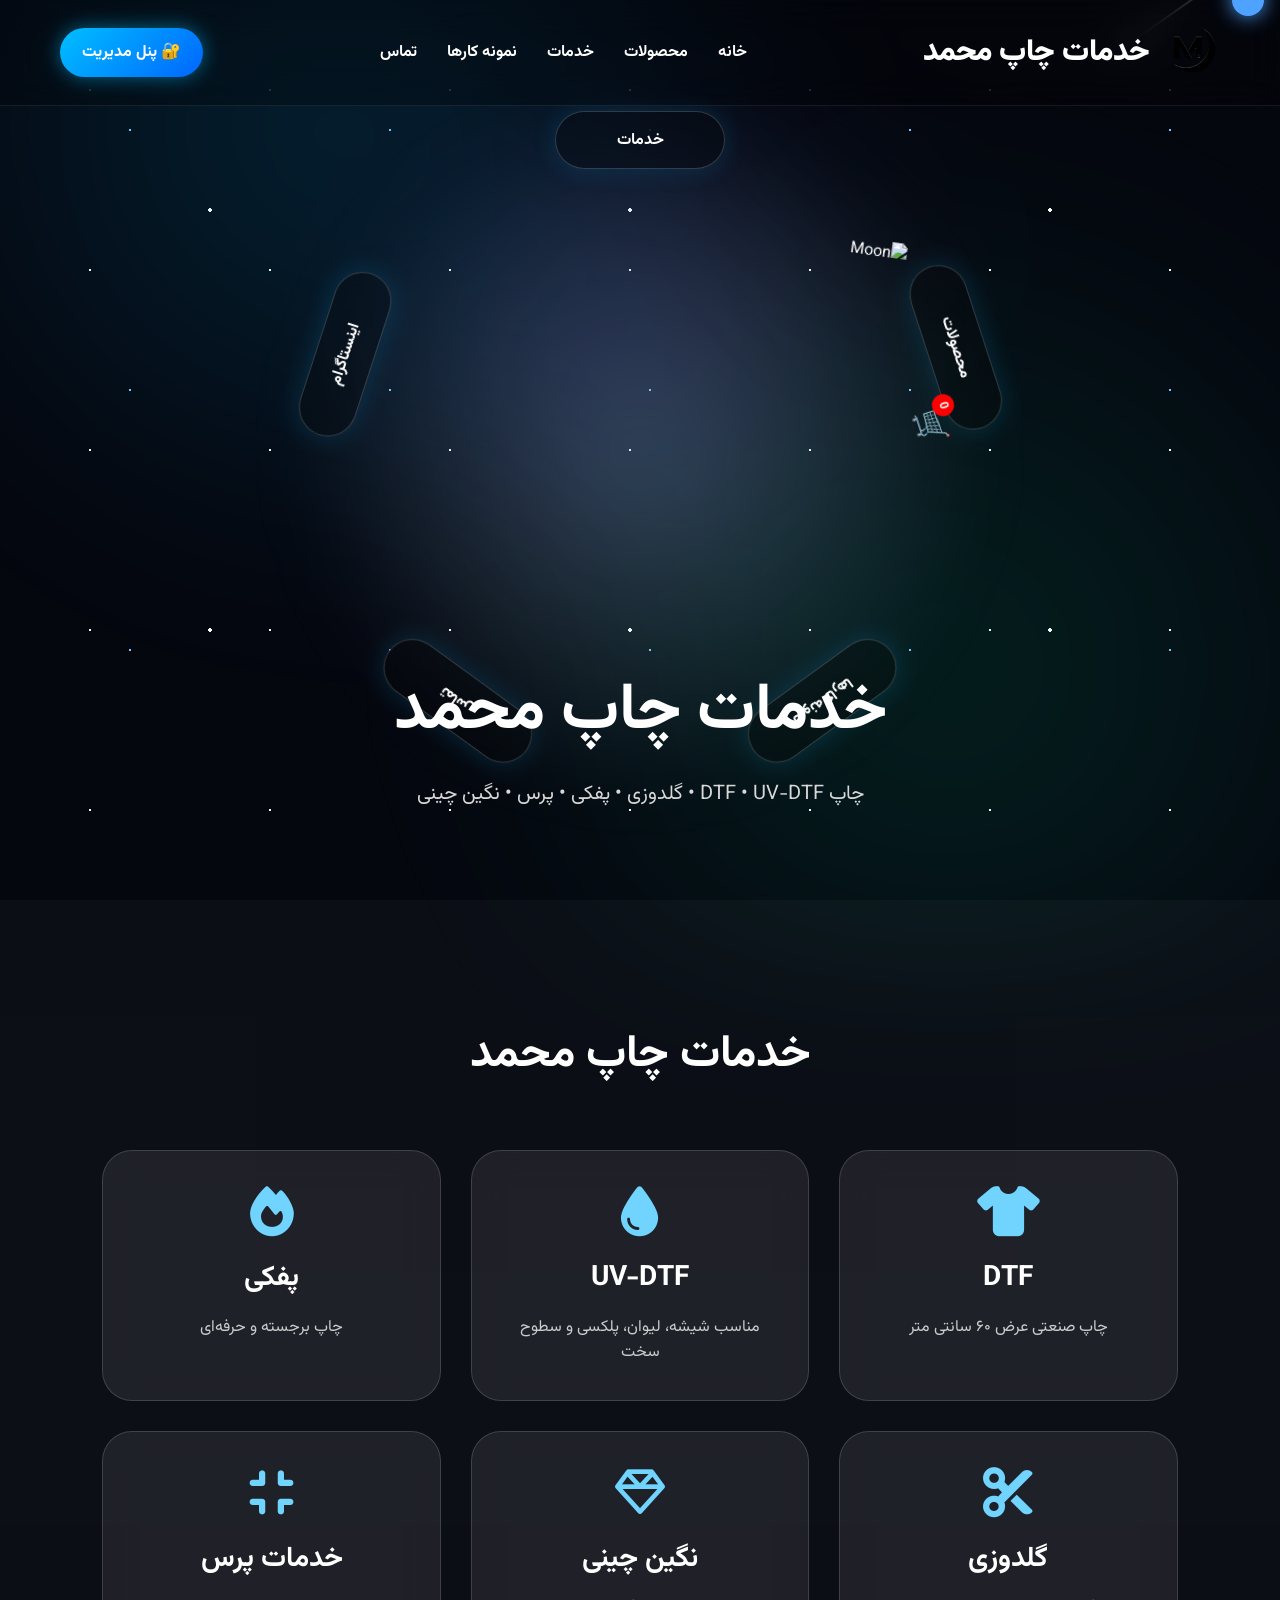
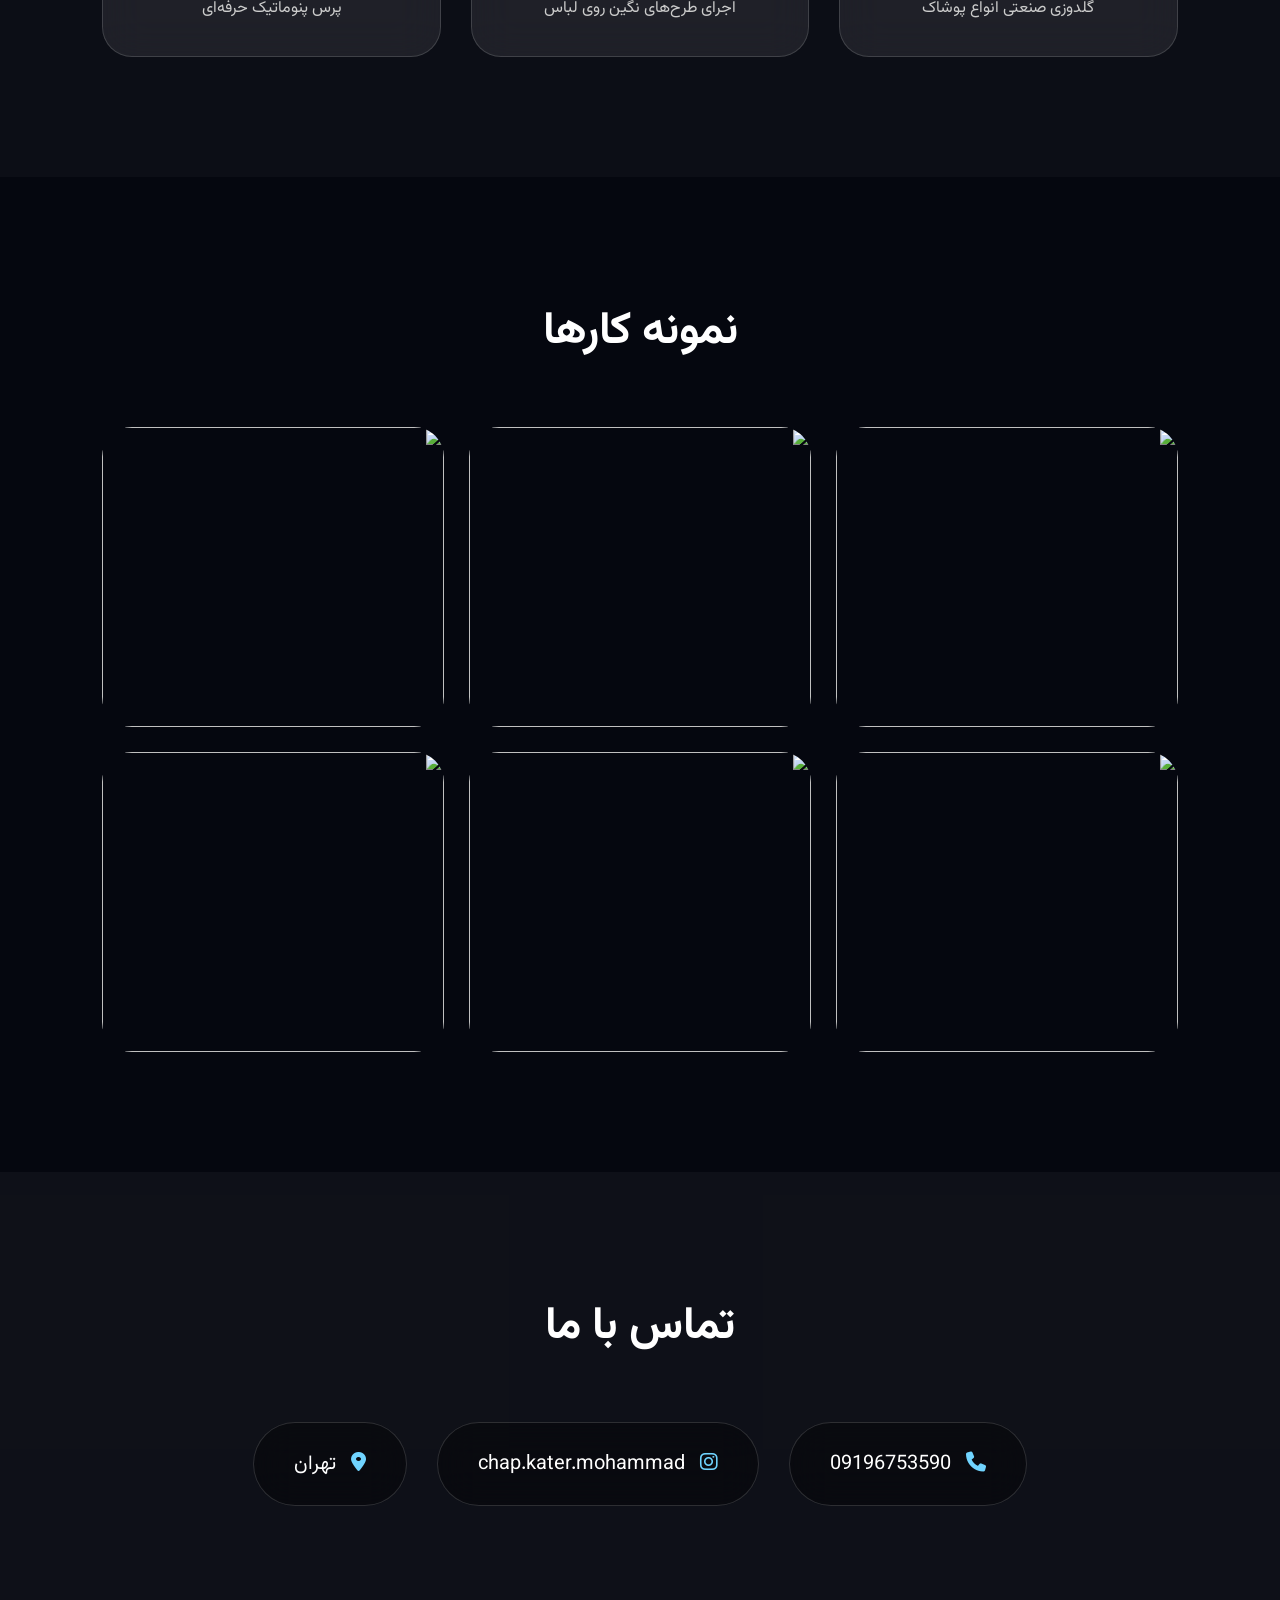
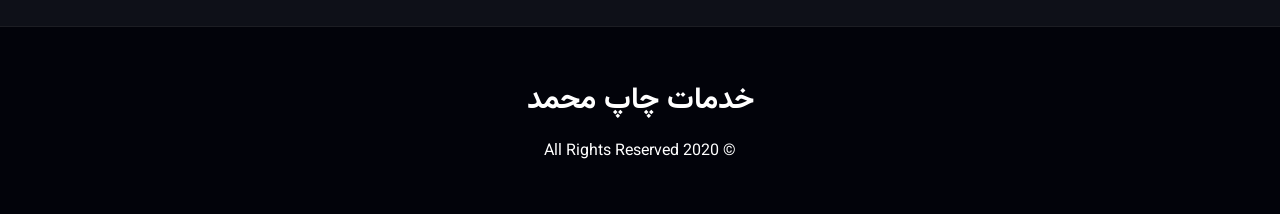
==== index.html @ d0a05ea8 "move project files to root" ====
<!DOCTYPE html>
<html lang="fa" dir="rtl">

<head>

<meta charset="UTF-8">

<meta name="viewport" content="width=device-width, initial-scale=1.0">

<title>خدمات چاپ محمد</title>

<link rel="preconnect" href="https://fonts.googleapis.com">

<link rel="preconnect" href="https://fonts.gstatic.com" crossorigin>

<link href="https://fonts.googleapis.com/css2?family=Vazirmatn:wght@300;400;600;700;900&display=swap" rel="stylesheet">

<link rel="stylesheet" href="css/style.css">

<link rel="stylesheet" href="https://cdnjs.cloudflare.com/ajax/libs/font-awesome/6.7.2/css/all.min.css">

<script type="module"
src="https://unpkg.com/@google/model-viewer/dist/model-viewer.min.js"></script>


</head>

<body>

<div class="loader"></div>

<div id="stars"></div>

<div id="moonGlow"></div>

<div class="shooting"></div>

<div id="shirtCursor"></div>

<header>

<nav>

<div class="logo">

<img src="assets/images/logo.png">

<span>خدمات چاپ محمد</span>

</div>

<ul>

<li><a href="#">خانه</a></li>

<li><a href="products.html">محصولات</a></li>

<li><a href="#services">خدمات</a></li>

<li><a href="#gallery">نمونه کارها</a></li>

<li><a href="#contact">تماس</a></li>

</ul>

<a href="login.html" class="admin-btn">

🔐 پنل مدیریت

</a>

</nav>

</header>

<section class="hero">

<div class="moon">
    <img src="assets/images/moon.png" alt="Moon">
</div>

<div class="orbit orbit1">

<a href="#services" class="glass-btn">

خدمات

</a>

</div>

<div class="orbit orbit2">

<a href="products.html" class="glass-btn">

محصولات

<a href="cart.html" class="cartIcon">

🛒

<span id="cartCount">0</span>

</a>

</a>

</div>

<div class="orbit orbit3">

<a href="#gallery" class="glass-btn">

نمونه کارها

</a>

</div>

<div class="orbit orbit4">

<a href="#contact" class="glass-btn">

تماس

</a>

</div>

<div class="orbit orbit5">

<a href="https://instagram.com/chap.kater.mohammad" target="_blank" class="glass-btn">

اینستاگرام

</a>

</div>

<div class="title">

<h1>

خدمات چاپ محمد

</h1>

<p>

چاپ DTF • UV-DTF • گلدوزی • پفکی • پرس • نگین چینی

</p>

</div>

</section>

<section id="services" class="services">

<h2>خدمات چاپ محمد</h2>

<div class="services-grid">

<div class="service-card">
<i class="fa-solid fa-shirt"></i>
<h3>DTF</h3>
<p>چاپ صنعتی عرض ۶۰ سانتی متر</p>
</div>

<div class="service-card">
<i class="fa-solid fa-droplet"></i>
<h3>UV-DTF</h3>
<p>مناسب شیشه، لیوان، پلکسی و سطوح سخت</p>
</div>

<div class="service-card">
<i class="fa-solid fa-fire"></i>
<h3>پفکی</h3>
<p>چاپ برجسته و حرفه‌ای</p>
</div>

<div class="service-card">
<i class="fa-solid fa-scissors"></i>
<h3>گلدوزی</h3>
<p>گلدوزی صنعتی انواع پوشاک</p>
</div>

<div class="service-card">
<i class="fa-regular fa-gem"></i>
<h3>نگین چینی</h3>
<p>اجرای طرح‌های نگین روی لباس</p>
</div>

<div class="service-card">
<i class="fa-solid fa-compress"></i>
<h3>خدمات پرس</h3>
<p>پرس پنوماتیک حرفه‌ای</p>
</div>

</div>

</section>

<section id="gallery" class="gallery">

<h2>نمونه کارها</h2>

<div class="gallery-grid">

<img src="assets/images/work1.jpg">
<img src="assets/images/work2.jpg">
<img src="assets/images/work3.jpg">
<img src="assets/images/work4.jpg">
<img src="assets/images/work5.jpg">
<img src="assets/images/work6.jpg">

</div>

</section>

<section id="contact" class="contact">

<h2>تماس با ما</h2>

<div class="contact-box">

<a href="tel:09196753590" class="contact-item">

<i class="fa-solid fa-phone"></i>

09196753590

</a>

<a href="https://instagram.com/chap.kater.mohammad"
target="_blank"
class="contact-item">

<i class="fa-brands fa-instagram"></i>

chap.kater.mohammad

</a>

<div class="contact-item">

<i class="fa-solid fa-location-dot"></i>

تهران

</div>

</div>

</section>

<footer>

<h3>خدمات چاپ محمد</h3>

<p>© 2020 All Rights Reserved</p>

</footer>

<div class="lightbox">

<span class="closeLight">&times;</span>

<img src="" id="lightImage">

</div>

<script src="js/main.js"></script>
<script src="js/cursor.js"></script>

</body>
</html>
---- css/style.css ----
/* ===========================
        MOON EDITION
===========================*/

*{
margin:0;
padding:0;
box-sizing:border-box;
scroll-behavior:smooth;
font-family:'Vazirmatn',sans-serif;
}

body{

background:#05070f;
overflow-x:hidden;
color:#fff;

}

/* ---------- ستاره ها ---------- */

#stars{

position:fixed;
inset:0;

background:

radial-gradient(circle,#ffffff 1px,transparent 1px),
radial-gradient(circle,#7dc7ff 1px,transparent 1px),
radial-gradient(circle,#ffffff 2px,transparent 2px);

background-size:180px 180px,260px 260px,420px 420px;

animation:starsMove 60s linear infinite;

z-index:-5;

}

@keyframes starsMove{

from{

transform:translateY(0);

}

to{

transform:translateY(-600px);

}

}

/* ---------- نور ماه ---------- */

#moonGlow{

position:fixed;

width:700px;

height:700px;

left:50%;

top:50%;

transform:translate(-50%,-50%);

border-radius:50%;

background:

radial-gradient(circle,

rgba(170,220,255,.25),

transparent 70%);

filter:blur(40px);

z-index:-4;

}

/* ---------- ناوبار ---------- */

header{

position:fixed;

top:0;

left:0;

width:100%;

padding:25px 60px;

z-index:999;

background:rgba(0,0,0,.25);

backdrop-filter:blur(18px);

border-bottom:1px solid rgba(255,255,255,.08);

}

nav{

display:flex;

justify-content:space-between;

align-items:center;

}

.logo{

display:flex;

align-items:center;

gap:15px;

font-size:30px;

font-weight:900;

}

.logo img{

width:55px;

}

nav ul{

display:flex;

gap:30px;

list-style:none;

}

nav a{

text-decoration:none;

color:white;

font-weight:700;

transition:.35s;

}

nav a:hover{

color:#70d4ff;

}

/* ---------- صفحه اول ---------- */

.hero{

height:100vh;

display:flex;

justify-content:center;

align-items:center;

position:relative;

overflow:hidden;

}

/* ---------- ماه ---------- */

.moon{

position:absolute;

width:420px;

height:420px;

border-radius:50%;

display:flex;

justify-content:center;

align-items:center;

animation:moonFloat 5s ease-in-out infinite;

}

.moon img{

width:100%;

filter:drop-shadow(0 0 90px rgba(120,190,255,.65));

}

@keyframes moonFloat{

50%{

transform:translateY(-18px);

}

}

/* ---------- عنوان ---------- */

.title{

position:absolute;

bottom:90px;

text-align:center;

}

.title h1{

font-size:65px;

margin-bottom:15px;

}

.title p{

font-size:20px;

color:#d8d8d8;

}

/* ---------- دکمه های شیشه ای ---------- */

.glass-btn{

display:flex;

justify-content:center;

align-items:center;

width:170px;

height:58px;

border-radius:40px;

text-decoration:none;

color:white;

font-weight:700;

background:rgba(0,0,0,.28);

backdrop-filter:blur(18px);

border:1px solid rgba(255,255,255,.18);

box-shadow:0 0 25px rgba(0,180,255,.18);

transition:.35s;

}

.glass-btn:hover{

transform:scale(1.08);

box-shadow:0 0 40px #5ec6ff;

}

/* ---------- مدار ---------- */

.orbit{

position:absolute;

left:50%;

top:50%;

transform-origin:center;

animation:rotateOrbit 18s linear infinite;

}

@keyframes rotateOrbit{

100%{

transform:rotate(360deg);

}

}

.orbit1{

transform:translate(-50%,-50%) rotate(0deg) translateY(-310px);

}

.orbit2{

transform:translate(-50%,-50%) rotate(72deg) translateY(-310px);

}

.orbit3{

transform:translate(-50%,-50%) rotate(144deg) translateY(-310px);

}

.orbit4{

transform:translate(-50%,-50%) rotate(216deg) translateY(-310px);

}

.orbit5{

transform:translate(-50%,-50%) rotate(288deg) translateY(-310px);

}

/* ---------- خدمات ---------- */

.services{

padding:120px 8%;

background:rgba(255,255,255,.03);

}

.services h2,
.gallery h2,
.contact h2{

text-align:center;

font-size:45px;

margin-bottom:60px;

}


.services-grid{

display:grid;

grid-template-columns:repeat(auto-fit,minmax(250px,1fr));

gap:30px;

}


.service-card{

background:rgba(255,255,255,.08);

backdrop-filter:blur(20px);

border:1px solid rgba(255,255,255,.15);

border-radius:30px;

padding:35px;

text-align:center;

transition:.4s;

}


.service-card i{

font-size:50px;

color:#70d4ff;

margin-bottom:20px;

}


.service-card h3{

font-size:28px;

margin-bottom:15px;

}


.service-card p{

color:#ccc;

}


.service-card:hover{

transform:translateY(-15px);

box-shadow:0 0 40px rgba(80,190,255,.35);

}


/* ---------- گالری ---------- */


.gallery{

padding:120px 8%;

}


.gallery-grid{

display:grid;

grid-template-columns:repeat(auto-fit,minmax(280px,1fr));

gap:25px;

}


.gallery-grid img{

width:100%;

height:300px;

object-fit:cover;

border-radius:30px;

transition:.5s;

}


.gallery-grid img:hover{

transform:scale(1.07);

box-shadow:0 0 40px #5ec6ff;

}


/* ---------- تماس ---------- */


.contact{

padding:120px 8%;

background:rgba(255,255,255,.04);

}


.contact-box{

display:flex;

justify-content:center;

gap:30px;

flex-wrap:wrap;

}


.contact-item{

padding:25px 40px;

border-radius:50px;

background:rgba(0,0,0,.35);

backdrop-filter:blur(20px);

border:1px solid rgba(255,255,255,.15);

color:white;

text-decoration:none;

font-size:20px;

transition:.4s;

}


.contact-item i{

margin-left:10px;

color:#70d4ff;

}


.contact-item:hover{

transform:translateY(-8px);

box-shadow:0 0 30px #5ec6ff;

}


/* ---------- فوتر ---------- */


footer{

padding:50px;

text-align:center;

background:#02030a;

border-top:1px solid rgba(255,255,255,.1);

}


footer h3{

font-size:30px;

margin-bottom:15px;

}


/* ---------- موس تیشرت ---------- */


body{

cursor:none;

}


#shirtCursor{

position:fixed;

width:60px;

height:60px;

background:url("../assets/images/cursor-shirt.png") center/contain no-repeat;

pointer-events:none;

z-index:999999;

transform:translate(-50%,-50%);

transition:.2s;

}


#shirtCursor.active{

transform:

translate(-50%,-50%)

scale(1.3)

rotate(15deg);

}


/* ---------- موبایل ---------- */


@media(max-width:900px){

nav ul{

display:none;

}


.moon{

width:280px;

height:280px;

}


.title h1{

font-size:40px;

}


.glass-btn{

width:120px;

height:45px;

font-size:14px;

}


.orbit1,
.orbit2,
.orbit3,
.orbit4,
.orbit5{

display:none;

}

}

/* ===========================
   LOADER (اول body قرار بده)
=========================== */

.loader{

position:fixed;
inset:0;

display:flex;
justify-content:center;
align-items:center;

background:#04060d;

z-index:999999;

transition:.8s;

}

.loader::before{

content:"";

width:230px;
height:230px;

border-radius:50%;

background:url("../assets/images/moon.png") center/cover;

box-shadow:

0 0 120px rgba(120,190,255,.65);

animation:moonLoader 2.5s infinite ease-in-out;

}

@keyframes moonLoader{

0%{

transform:scale(.6) rotate(0);

opacity:0;

}

50%{

transform:scale(1);

opacity:1;

}

100%{

transform:scale(.6) rotate(360deg);

opacity:0;

}

}


/* ===========================
      STAR ELEMENTS
=========================== */

.star{

position:absolute;

border-radius:50%;

background:white;

animation:twinkle infinite ease-in-out;

}


@keyframes twinkle{

0%{

opacity:.2;

transform:scale(.5);

}

50%{

opacity:1;

transform:scale(1.5);

}

100%{

opacity:.2;

transform:scale(.5);

}

}


/* ===========================
      SHOOTING STAR
=========================== */

.shooting{

position:absolute;

width:180px;

height:2px;

background:linear-gradient(to right,#fff,transparent);

transform:rotate(-35deg);

animation:shoot 6s linear infinite;

opacity:.7;

}

@keyframes shoot{

0%{

left:-250px;

top:120px;

}

100%{

left:120%;

top:65%;

}

}


/* ===========================
      AURORA
=========================== */

body::before{

content:"";

position:fixed;

left:-10%;

top:-10%;

width:120%;

height:120%;

background:

radial-gradient(circle at 30% 20%,rgba(0,180,255,.15),transparent 35%),

radial-gradient(circle at 70% 70%,rgba(0,255,180,.10),transparent 40%),

radial-gradient(circle at 50% 40%,rgba(140,80,255,.12),transparent 30%);

filter:blur(80px);

animation:aurora 12s ease-in-out infinite alternate;

z-index:-3;

}


@keyframes aurora{

0%{

transform:translateX(-50px);

}

100%{

transform:translateX(60px);

}

}


/* ===========================
      MOON PULSE
=========================== */

.moon img{

animation:

moonFloat 5s ease-in-out infinite,

moonPulse 4s ease-in-out infinite;

}

@keyframes moonPulse{

50%{

filter:

drop-shadow(0 0 120px rgba(120,190,255,.95));

}

}


/* ===========================
      SCROLL BAR
=========================== */

::-webkit-scrollbar{

width:10px;

}

::-webkit-scrollbar-track{

background:#05070f;

}

::-webkit-scrollbar-thumb{

background:#6fcfff;

border-radius:50px;

}

::-webkit-scrollbar-thumb:hover{

background:white;

}


/* ===========================
      GLASS EFFECT
=========================== */

.glass-btn,
.service-card,
.contact-item{

overflow:hidden;

position:relative;

}

.glass-btn::before,
.service-card::before,
.contact-item::before{

content:"";

position:absolute;

left:-120%;

top:0;

width:70px;

height:100%;

background:

linear-gradient(

90deg,

transparent,

rgba(255,255,255,.45),

transparent

);

transform:skewX(-25deg);

transition:.8s;

}

.glass-btn:hover::before,
.service-card:hover::before,
.contact-item:hover::before{

left:150%;

}

/* ===========================
      LIGHTBOX GALLERY
=========================== */

.lightbox{

position:fixed;
inset:0;

background:rgba(0,0,0,.92);

display:flex;
justify-content:center;
align-items:center;

opacity:0;
visibility:hidden;

transition:.4s;

z-index:999999;

}

.lightbox.active{

opacity:1;
visibility:visible;

}

.lightbox img{

max-width:90%;
max-height:90%;
border-radius:25px;

box-shadow:

0 0 80px rgba(120,190,255,.45);

animation:zoomImage .4s;

}

@keyframes zoomImage{

from{

transform:scale(.6);

opacity:0;

}

to{

transform:scale(1);

opacity:1;

}

}

.closeLight{

position:absolute;

top:35px;

right:45px;

font-size:45px;

cursor:pointer;

color:white;

transition:.3s;

}

.closeLight:hover{

transform:rotate(180deg);

color:#73d6ff;

}

/* ===========================
      FLOATING PARTICLES
=========================== */

.particle{

position:absolute;

border-radius:50%;

background:rgba(255,255,255,.45);

pointer-events:none;

animation:particleFloat linear infinite;

}

@keyframes particleFloat{

0%{

transform:translateY(0);

opacity:0;

}

30%{

opacity:1;

}

100%{

transform:translateY(-120vh);

opacity:0;

}

}
/* ===========================
      BUTTON GLOW
=========================== */

.glass-btn{

position:relative;

overflow:hidden;

}

.glass-btn::after{

content:"";

position:absolute;

width:15px;
height:220%;

background:rgba(255,255,255,.55);

left:-50px;
top:-60%;

transform:rotate(25deg);

transition:.8s;

}

.glass-btn:hover::after{

left:220px;

}

/* ===========================
      PRODUCT CARD
=========================== */

.product-card{

background:rgba(255,255,255,.08);

backdrop-filter:blur(18px);

border-radius:30px;

padding:30px;

border:1px solid rgba(255,255,255,.15);

transition:.4s;

}

.product-card:hover{

transform:translateY(-12px);

box-shadow:

0 0 40px rgba(100,190,255,.4);

}

.product-image{

width:100%;

height:350px;

object-fit:contain;

transition:.4s;

}

.product-card:hover .product-image{

transform:scale(1.08);

}

body{
    cursor:none;
}

#shirtCursor{
    position:fixed;
    width:60px;
    height:60px;
    background:url("../assets/images/cursor-shirt.png") center center / contain no-repeat;
    pointer-events:none;
    z-index:999999999;
    transform:translate(-50%,-50%);
}

model-viewer{

transition:.4s;

cursor:grab;

}

model-viewer:hover{

transform:scale(1.05);

filter:drop-shadow(0 0 40px #6fcfff);

}

.moon{

position:absolute;

width:420px;

height:420px;

left:50%;

top:50%;

transform:translate(-50%,-50%);

z-index:1;

}

.moon img{

width:100%;

height:100%;

object-fit:contain;

filter:drop-shadow(0 0 80px rgba(120,190,255,.7));

}

.product-page{

display:grid;

grid-template-columns:1fr 1fr;

gap:60px;

padding:120px 8%;

}

.product-left,
.product-right{

background:rgba(255,255,255,.08);

backdrop-filter:blur(18px);

border-radius:30px;

padding:35px;

}

.price{

font-size:40px;

color:#5dd4ff;

margin:30px 0;

}

.colors{

display:flex;

gap:15px;

margin:20px 0;

}

.color{

width:40px;

height:40px;

border-radius:50%;

cursor:pointer;

border:3px solid white;

}

.white{background:#fff;}

.black{background:#111;}

.navy{background:#0d2f8b;}

.active{

transform:scale(1.2);

box-shadow:0 0 20px #5dd4ff;

}

select,input{

width:100%;

padding:15px;

margin:15px 0;

border-radius:15px;

font-size:18px;

}

.product-page{

padding:140px 8%;

display:grid;

grid-template-columns:1fr 1fr;

gap:60px;

align-items:center;

}

.product-left{

background:rgba(255,255,255,.08);

backdrop-filter:blur(20px);

border-radius:30px;

padding:30px;

box-shadow:0 20px 50px rgba(0,0,0,.2);

}

.product-right{

background:rgba(255,255,255,.08);

backdrop-filter:blur(20px);

border-radius:30px;

padding:40px;

color:#fff;

}

.product-right h1{

font-size:45px;

margin-bottom:20px;

}

.price{

font-size:42px;

color:#65d9ff;

font-weight:900;

margin:25px 0;

}

.colors{

display:flex;

gap:18px;

margin:20px 0;

}

.color{

width:45px;

height:45px;

border-radius:50%;

cursor:pointer;

border:3px solid white;

transition:.3s;

}

.color:hover{

transform:scale(1.15);

}

.color.active{

box-shadow:0 0 25px #66dfff;

}

.white{

background:white;

}

.black{

background:#111;

}

.navy{

background:#163ea5;

}

select,input{

width:100%;

padding:15px;

margin:18px 0;

font-size:18px;

border-radius:15px;

border:none;

}

.buy{

display:inline-block;

margin-top:30px;

}

.preview-box{

position:relative;

width:420px;

margin:40px auto;

}

#shirtPreview{

width:100%;

display:block;

}

#logoPreview{

position:absolute;

top:120px;

left:50%;

transform:translateX(-50%);

width:140px;

cursor:move;

display:none;

}

#viewer{

width:100%;

height:650px;

border-radius:30px;

background:#111827;

overflow:hidden;

}

.customize-box{
width:100%;
margin-top:40px;
text-align:center;
}

#viewer{
width:700px;
height:650px;
margin:auto;
position:relative;
border-radius:25px;
overflow:hidden;
background:#101522;
}

#logoPreview{

position:absolute;

width:170px;

left:50%;

top:42%;

transform:translate(-50%,-50%);

display:none;

cursor:move;

z-index:999;

pointer-events:none;

}

#uploadLogo{

margin:20px 0;

padding:12px;

background:#1d4eff;

color:#fff;

border:none;

border-radius:12px;

}
.product-left{
position:relative;
}

#viewer{
position:relative;
}

#logoPreview{
position:absolute;
left:50%;
top:42%;
transform:translate(-50%,-50%);
width:150px;
display:none;
z-index:1000;
pointer-events:none;
}

#logoPreview{

position:absolute;

width:180px;

left:50%;

top:42%;

transform:translate(-50%,-50%);

z-index:100;

display:none;

cursor:grab;

}
.order-box{

margin-top:25px;

padding:20px;

border-radius:20px;

background:rgba(255,255,255,.08);

backdrop-filter:blur(20px);

}

.order-box p{

margin:12px 0;

font-size:18px;

}

#finalPrice{

color:#4fd3ff;

font-size:34px;

margin-top:15px;

}

.products-home{

display:grid;

grid-template-columns:repeat(2,1fr);

gap:40px;

margin-top:60px;

}

.category-card{

background:rgba(255,255,255,.08);

backdrop-filter:blur(18px);

border-radius:30px;

padding:30px;

text-align:center;

transition:.4s;

}

.category-card:hover{

transform:translateY(-10px);

}

.category-card img{

width:100%;

height:320px;

object-fit:cover;

border-radius:20px;

margin-bottom:20px;

}

.page-title{

text-align:center;

font-size:50px;

margin:50px 0;

}.products-home{

display:grid;

grid-template-columns:repeat(2,1fr);

gap:40px;

margin-top:60px;

}

.category-card{

background:rgba(255,255,255,.08);

backdrop-filter:blur(18px);

border-radius:30px;

padding:30px;

text-align:center;

transition:.4s;

}

.category-card:hover{

transform:translateY(-10px);

}

.category-card img{

width:100%;

height:320px;

object-fit:cover;

border-radius:20px;

margin-bottom:20px;

}

.page-title{

text-align:center;

font-size:50px;

margin:50px 0;

}

.page-title{
text-align:center;
font-size:55px;
margin:50px 0;
}

.products-home{
display:grid;
grid-template-columns:repeat(auto-fit,minmax(350px,1fr));
gap:40px;
padding:40px;
}

.category-card{
background:rgba(255,255,255,.08);
backdrop-filter:blur(20px);
border-radius:25px;
padding:25px;
text-align:center;
transition:.4s;
}

.category-card:hover{
transform:translateY(-12px);
box-shadow:0 0 40px rgba(0,200,255,.3);
}

.category-card img{
width:100%;
height:300px;
object-fit:cover;
border-radius:20px;
margin-bottom:20px;
}

.category-card h2{
font-size:32px;
margin:15px 0;
}

.category-card p{
opacity:.8;
margin-bottom:25px;
}
.custom-page{

display:grid;

grid-template-columns:1.2fr .8fr;

gap:50px;

padding:70px;

align-items:center;

}

#viewer{

height:700px;

border-radius:30px;

background:#101522;

}

.product-right{

background:rgba(255,255,255,.08);

backdrop-filter:blur(20px);

padding:35px;

border-radius:25px;

}

.shop-page{

padding:60px;

}

.shop-page h1{

text-align:center;

font-size:55px;

margin-bottom:50px;

}

.shop-grid{

display:grid;

grid-template-columns:repeat(auto-fit,minmax(300px,1fr));

gap:35px;

}

.shop-card{

background:rgba(255,255,255,.08);

backdrop-filter:blur(20px);

border-radius:25px;

padding:25px;

text-align:center;

transition:.4s;

}

.shop-card:hover{

transform:translateY(-10px);

box-shadow:0 0 35px rgba(0,180,255,.35);

}

.shop-card img{

width:100%;

height:320px;

object-fit:cover;

border-radius:18px;

}

.shop-price{

font-size:30px;

color:#59d7ff;

margin:20px 0;

font-weight:bold;

}

.single-product{

display:grid;

grid-template-columns:1fr 1fr;

gap:60px;

padding:70px;

align-items:start;

}

.gallery-side{

background:rgba(255,255,255,.06);

padding:30px;

border-radius:30px;

}

.gallery-side #mainImage{

width:100%;

border-radius:20px;

}

.thumbs{

display:flex;

gap:15px;

margin-top:20px;

justify-content:center;

}

.thumbs img{

width:90px;

height:90px;

border-radius:15px;

cursor:pointer;

transition:.3s;

}

.thumbs img:hover{

transform:scale(1.08);

}

.info-side{

background:rgba(255,255,255,.08);

padding:35px;

border-radius:30px;

backdrop-filter:blur(20px);

}

.info-side h1{

font-size:42px;

margin-bottom:20px;

}

.info-side h2{

font-size:38px;

color:#53d8ff;

margin-bottom:30px;

}

.search-box{

width:100%;

padding:18px;

font-size:20px;

border:none;

border-radius:20px;

margin:30px 0;

background:rgba(255,255,255,.08);

color:white;

}

.filters{

display:flex;

justify-content:center;

gap:15px;

margin-bottom:40px;

flex-wrap:wrap;

}

.filter{

padding:12px 25px;

border:none;

border-radius:30px;

background:#1c2333;

color:white;

cursor:pointer;

transition:.3s;

}

.filter.active{

background:#00c8ff;

color:black;

}

textarea{

width:100%;

height:120px;

padding:15px;

border:none;

border-radius:20px;

background:rgba(255,255,255,.08);

color:white;

resize:none;

margin-top:15px;

}

select{

width:100%;

padding:15px;

border:none;

border-radius:15px;

margin:15px 0;

background:#20283b;

color:white;

}

.admin{

padding:60px;

}

.dashboard{

display:grid;

grid-template-columns:repeat(3,1fr);

gap:30px;

margin-bottom:50px;

}

.box{

background:rgba(255,255,255,.08);

padding:30px;

border-radius:20px;

text-align:center;

backdrop-filter:blur(20px);

}

table{

width:100%;

border-collapse:collapse;

background:rgba(255,255,255,.08);

}

th,td{

padding:18px;

text-align:center;

border-bottom:1px solid rgba(255,255,255,.1);

}

.login-box{

width:420px;

margin:120px auto;

padding:40px;

border-radius:25px;

background:rgba(255,255,255,.08);

backdrop-filter:blur(20px);

text-align:center;

}

.login-box input{

width:100%;

padding:18px;

margin:25px 0;

border:none;

border-radius:15px;

background:#20283b;

color:white;

font-size:18px;

}

.account{

padding:70px;

}

.profile-card{

width:320px;

margin:auto;

text-align:center;

padding:30px;

border-radius:25px;

background:rgba(255,255,255,.08);

backdrop-filter:blur(20px);

margin-bottom:60px;

}

.profile-card img{

width:130px;

height:130px;

border-radius:50%;

margin-bottom:20px;

}

.admin-btn{

padding:12px 22px;

border-radius:40px;

text-decoration:none;

color:white;

background:linear-gradient(135deg,#00bfff,#0066ff);

font-weight:bold;

transition:.35s;

box-shadow:0 0 20px rgba(0,191,255,.5);

}

.admin-btn:hover{

transform:translateY(-3px) scale(1.05);

box-shadow:0 0 35px rgba(0,191,255,.9);

}

.shop-top{

display:flex;

gap:20px;

justify-content:space-between;

align-items:center;

margin-bottom:40px;

flex-wrap:wrap;

}

.shop-top input{

width:350px;

padding:15px;

border:none;

border-radius:15px;

background:#20283b;

color:white;

}

.shop-top select{

padding:15px;

border:none;

border-radius:15px;

background:#20283b;

color:white;

}

.shop-card{

position:relative;

}

.fav{

position:absolute;

top:18px;

left:18px;

width:42px;

height:42px;

border-radius:50%;

background:rgba(255,255,255,.15);

display:flex;

justify-content:center;

align-items:center;

cursor:pointer;

font-size:22px;

transition:.3s;

backdrop-filter:blur(10px);

}

.fav:hover{

transform:scale(1.15);

}

.fav.active{

background:#ff2d55;

color:white;

}

.cartIcon{

position:relative;

font-size:28px;

text-decoration:none;

color:white;

}

#cartCount{

position:absolute;

top:-10px;

left:-10px;

width:22px;

height:22px;

background:red;

border-radius:50%;

display:flex;

justify-content:center;

align-items:center;

font-size:12px;

font-weight:bold;

}

.add-product{

display:grid;

grid-template-columns:repeat(4,1fr);

gap:20px;

margin:40px 0;

}

.add-product input{

padding:16px;

border:none;

border-radius:15px;

background:#20283b;

color:white;

font-size:17px;

}

.popup{

position:fixed;

inset:0;

background:rgba(0,0,0,.75);

display:none;

justify-content:center;

align-items:center;

z-index:9999;

}

.popup.active{

display:flex;

}

.popup-box{

background:#171d2d;

padding:40px;

border-radius:25px;

text-align:center;

width:350px;

}

.popup-box button{

width:100%;

margin-top:20px;

}

.cart-page{

padding:80px;

}

#cartItems{

display:grid;

grid-template-columns:repeat(auto-fill,minmax(280px,1fr));

gap:30px;

margin:40px 0;

}

.designs{

display:grid;

grid-template-columns:repeat(3,1fr);

gap:15px;

margin:20px 0;

}

.design{

width:100%;

cursor:pointer;

border-radius:15px;

transition:.3s;

}

.design:hover{

transform:scale(1.05);

}

.design.active{

outline:3px solid #4da3ff;

}

textarea{

width:100%;

padding:15px;

border-radius:15px;

background:#1f2738;

color:white;

border:none;

resize:none;

}

.priceBox{

margin:30px 0;

text-align:center;

}

.buttons{

display:flex;

gap:20px;

margin-top:25px;

}

.buttons button{

flex:1;

}

.product-details{

margin-top:80px;

}

.specs{

width:100%;

border-collapse:collapse;

}

.specs td{

padding:18px;

border-bottom:1px solid rgba(255,255,255,.1);

}

.size-guide{

margin:80px 0;

text-align:center;

}

.size-guide img{

max-width:500px;

width:100%;

}

.features{

display:grid;

grid-template-columns:repeat(4,1fr);

gap:25px;

margin:80px 0;

}

.feature{

background:#1b2334;

padding:30px;

border-radius:20px;

text-align:center;

}

.related{

margin:80px 0;

}

.related-grid{

display:grid;

grid-template-columns:repeat(auto-fit,minmax(250px,1fr));

gap:30px;

}

.reviews{

margin:80px 0;

}

.review{

background:#1b2334;

padding:25px;

border-radius:20px;

margin-top:20px;

}

.size-guide{

margin:80px 0;

}

.size-table{

width:100%;

border-collapse:collapse;

margin-top:25px;

background:#1d2536;

border-radius:15px;

overflow:hidden;

}

.size-table th{

background:#2a3550;

padding:18px;

font-size:18px;

}

.size-table td{

padding:18px;

text-align:center;

border-bottom:1px solid rgba(255,255,255,.08);

}

.size-table tr:hover{

background:#27334d;

}

.size-note{

margin-top:20px;

opacity:.8;

font-size:15px;

}

.size-table tr.selected{

background:#4da3ff;

color:white;

font-weight:bold;

transform:scale(1.01);

transition:.3s;

}

.size-table tr{

transition:.3s;

cursor:pointer;

}

/* ===== Tshirt Page Fix ===== */

.product-page{
max-width:1400px;
margin:120px auto 80px;
padding:30px;
display:grid;
grid-template-columns:1.2fr 1fr;
gap:50px;
align-items:start;
}

.product-left{
width:100%;
}

#viewer{
width:100%;
height:650px;
border-radius:25px;
background:#121826;
overflow:hidden;
}

.product-right{
width:100%;
background:rgba(255,255,255,.05);
backdrop-filter:blur(15px);
padding:30px;
border-radius:25px;
}

.product-right h1{
font-size:38px;
margin-bottom:15px;
}

.price{
font-size:30px;
margin-bottom:25px;
color:#4da3ff;
font-weight:bold;
}

.colors{
display:flex;
gap:15px;
margin:20px 0;
}

.colors span{
width:35px;
height:35px;
border-radius:50%;
cursor:pointer;
border:3px solid transparent;
}

.colors span.active{
border:3px solid #4da3ff;
transform:scale(1.15);
}

select,
input,
textarea{
width:100%;
margin:12px 0 20px;
padding:14px;
border-radius:12px;
}

.preview-box{
display:flex;
justify-content:center;
align-items:center;
margin:25px 0;
}

.preview-box img{
max-width:220px;
}

.buttons{
display:flex;
gap:15px;
margin-top:25px;
}

.buttons .glass-btn{
flex:1;
}

@media(max-width:992px){

.product-page{

grid-template-columns:1fr;

padding:20px;

}

#viewer{

height:450px;

}

}

#shirtCursor{

position:fixed;

width:32px;

height:32px;

border-radius:50%;

background:#4da3ff;

pointer-events:none;

z-index:999999;

transform:translate(-50%,-50%);

transition:.15s;

box-shadow:0 0 20px #4da3ff;

}

#shirtCursor.hover{

width:55px;

height:55px;

background:#00e5ff;

box-shadow:0 0 35px #00e5ff;

}

.product-right{
height:auto !important;
overflow:visible !important;
}

.order-box{
height:auto !important;
overflow:visible !important;
}

.product-page{
align-items:start;
}

.glass-btn.buy{
display:block;
width:100%;
margin-top:25px;
text-align:center;
padding:15px;
font-size:18px;
}

.customize-box{
margin-bottom:30px;
}

.buttons{

display:grid;

grid-template-columns:1fr 1fr;

gap:15px;

margin-top:25px;

}

.buttons a,
.buttons button{

text-align:center;

text-decoration:none;

}
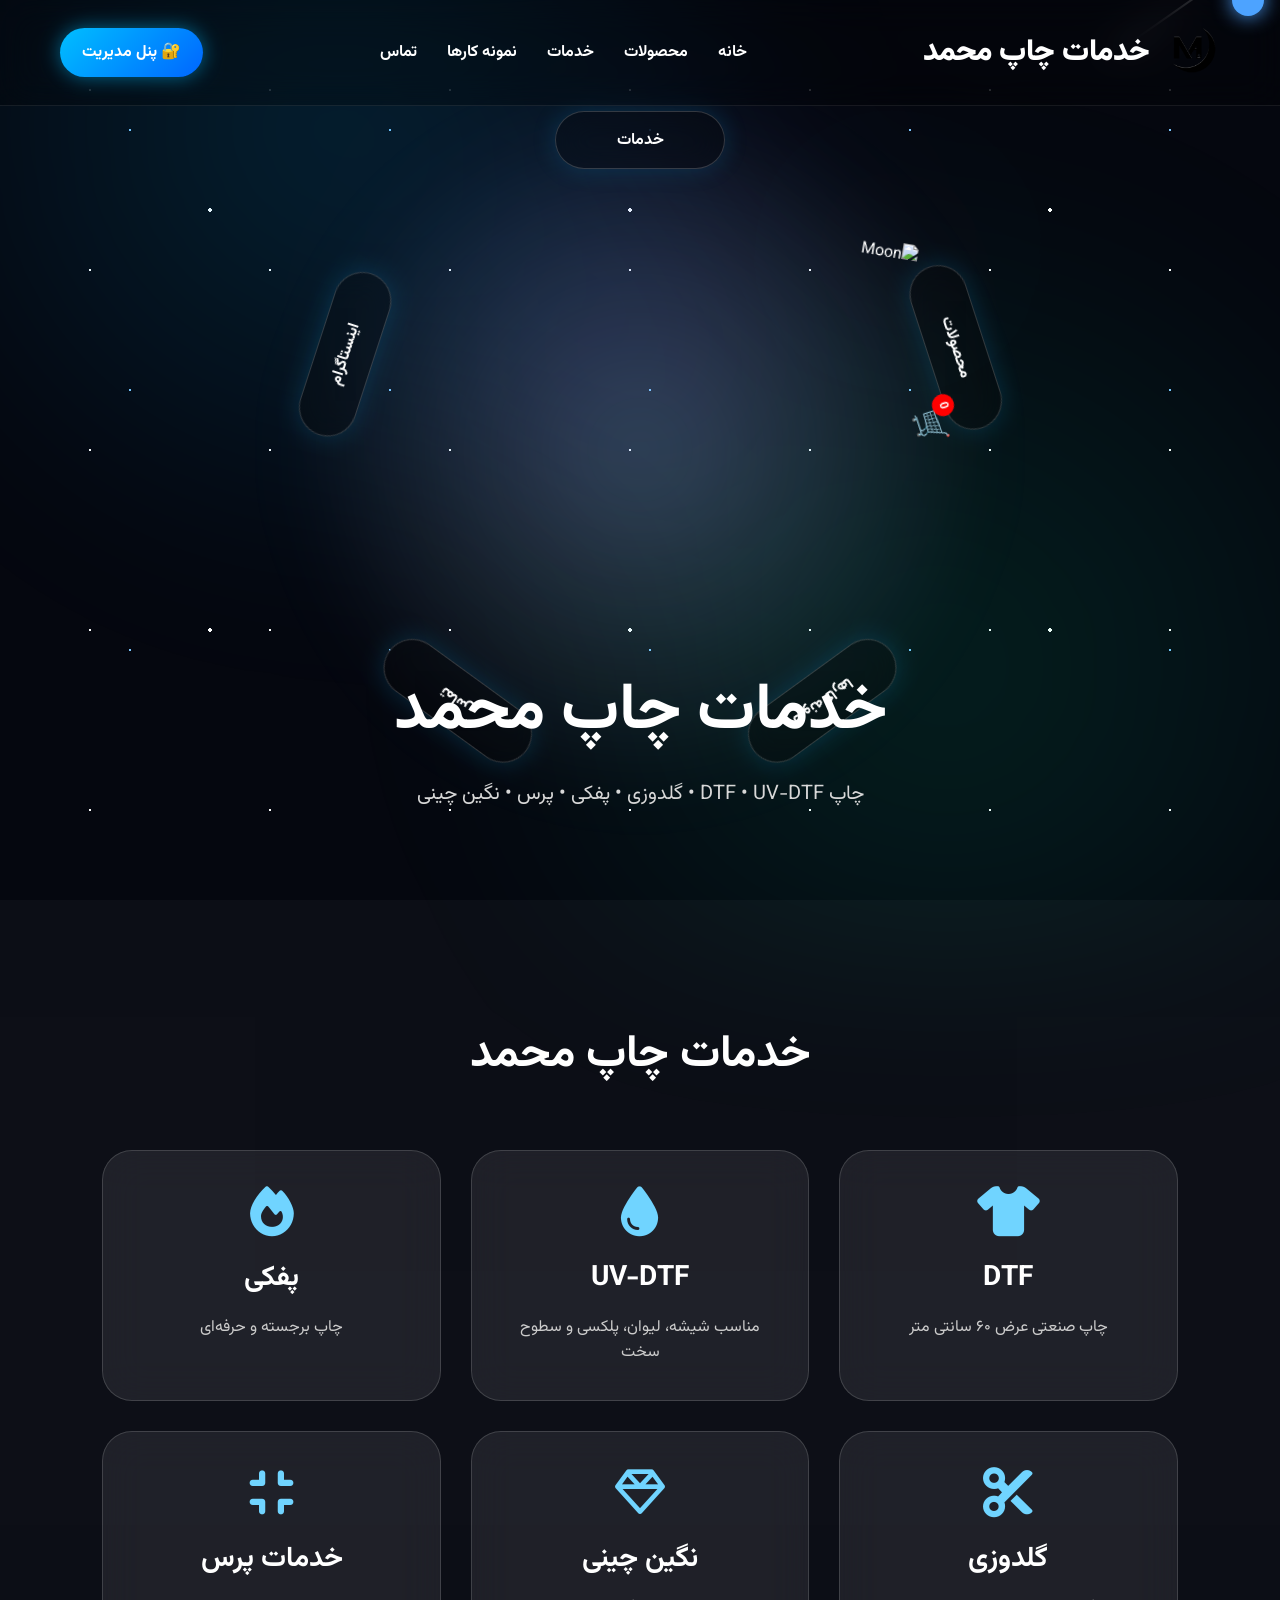
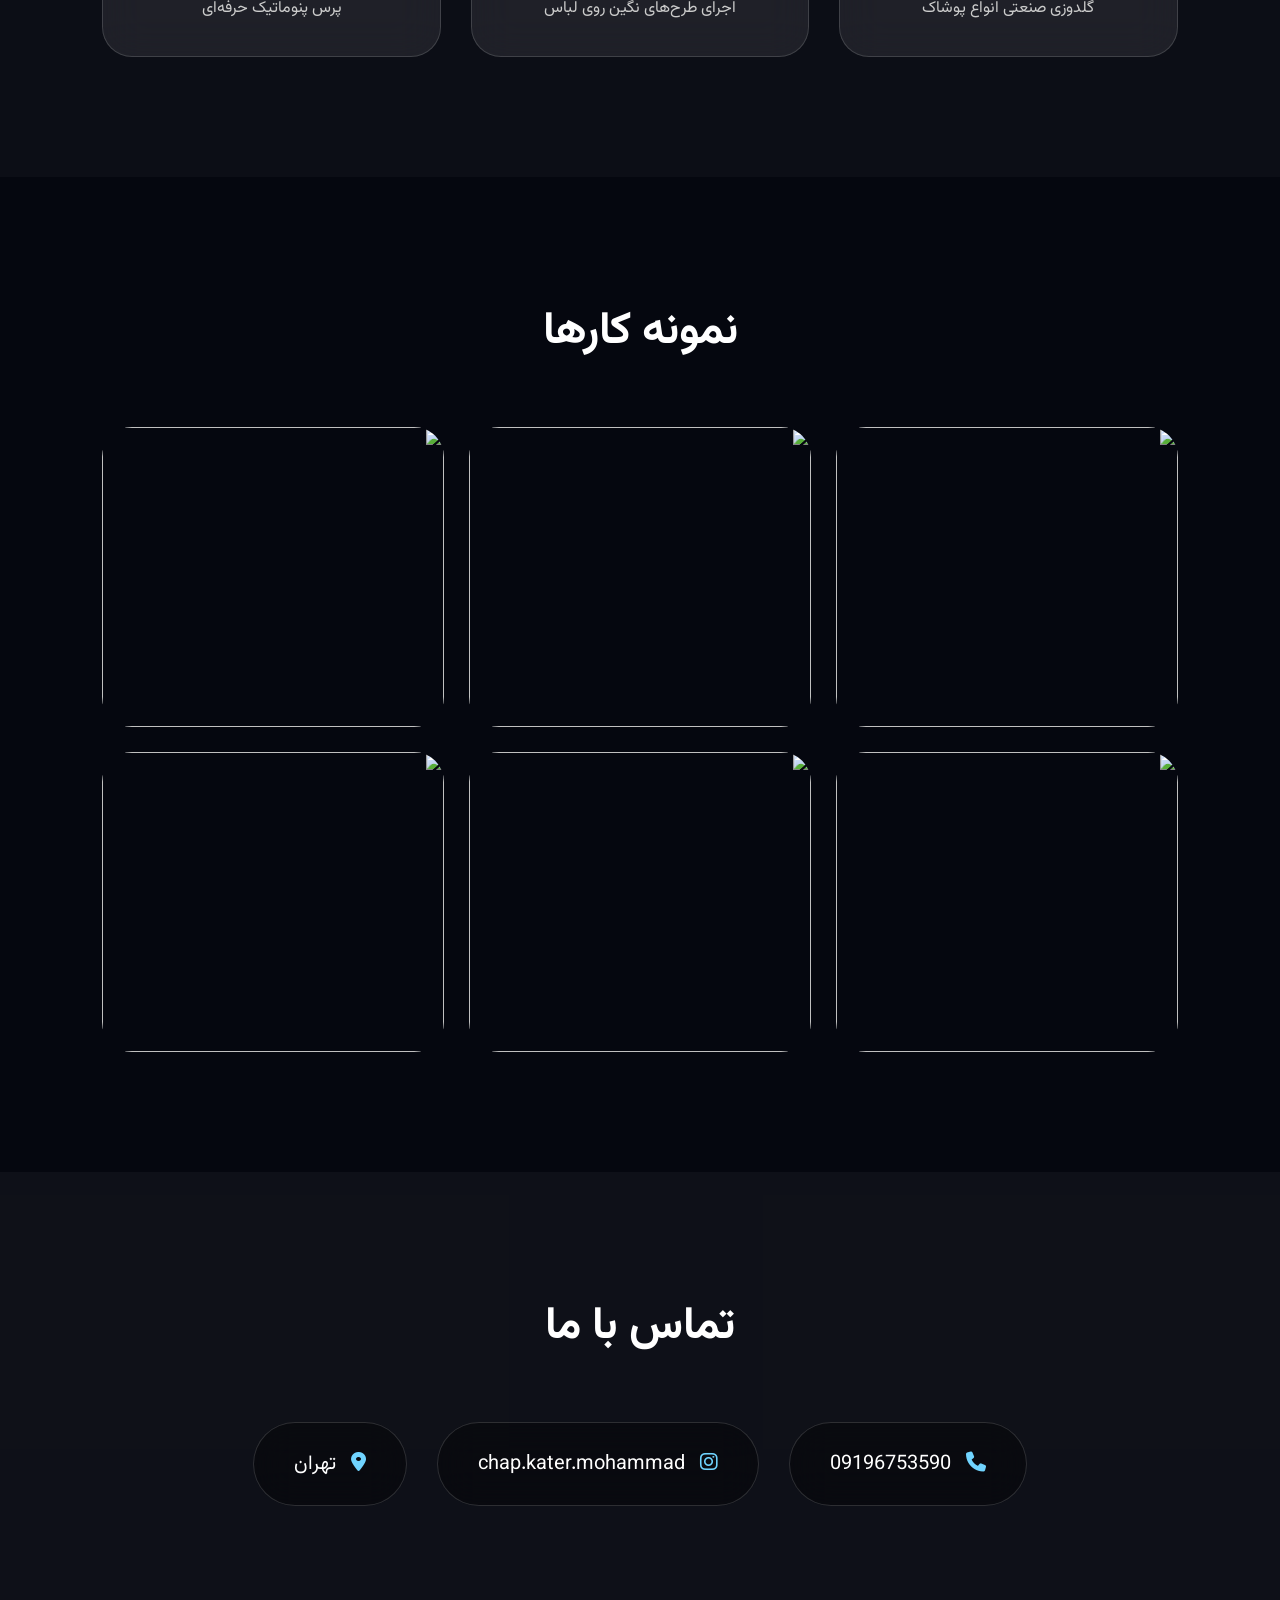
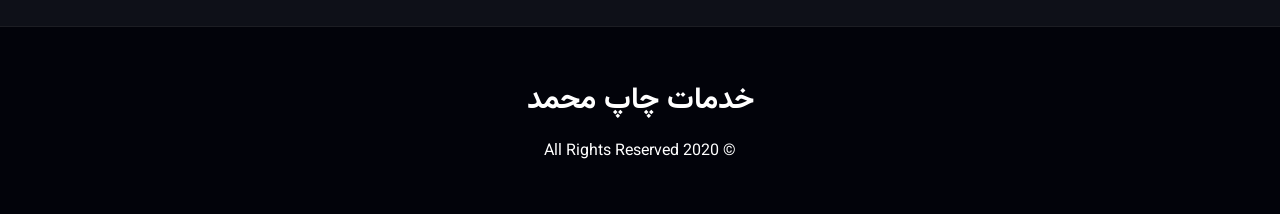
==== commit 81267f95: "Update index.html" ====
--- a/index.html
+++ b/index.html
@@ -90,21 +90,12 @@
 </div>
 
 <div class="orbit orbit2">
-
-<a href="products.html" class="glass-btn">
-
-محصولات
-
-<a href="cart.html" class="cartIcon">
-
-🛒
-
-<span id="cartCount">0</span>
-
-</a>
-
-</a>
-
+    <a href="products.html" class="glass-btn">محصولات</a>
+
+    <a href="cart.html" class="cartIcon">
+        🛒
+        <span id="cartCount">0</span>
+    </a>
 </div>
 
 <div class="orbit orbit3">
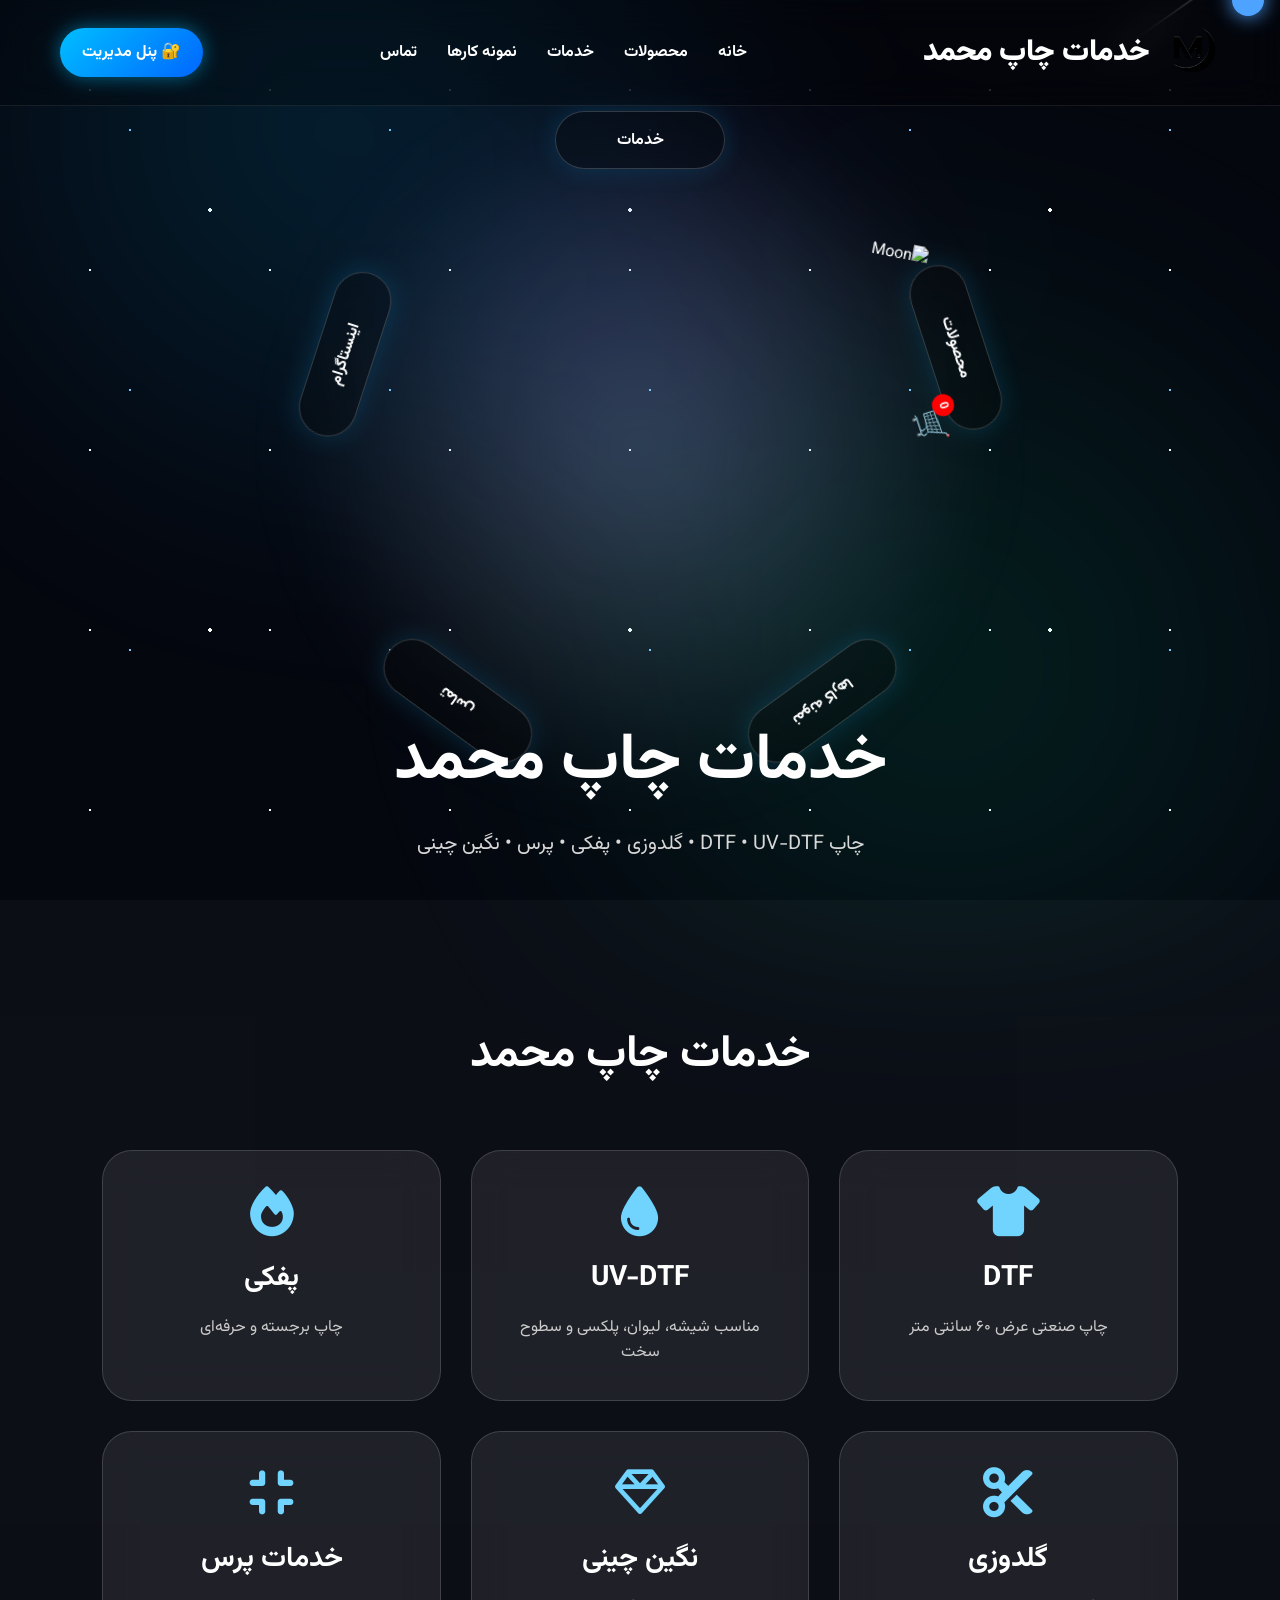
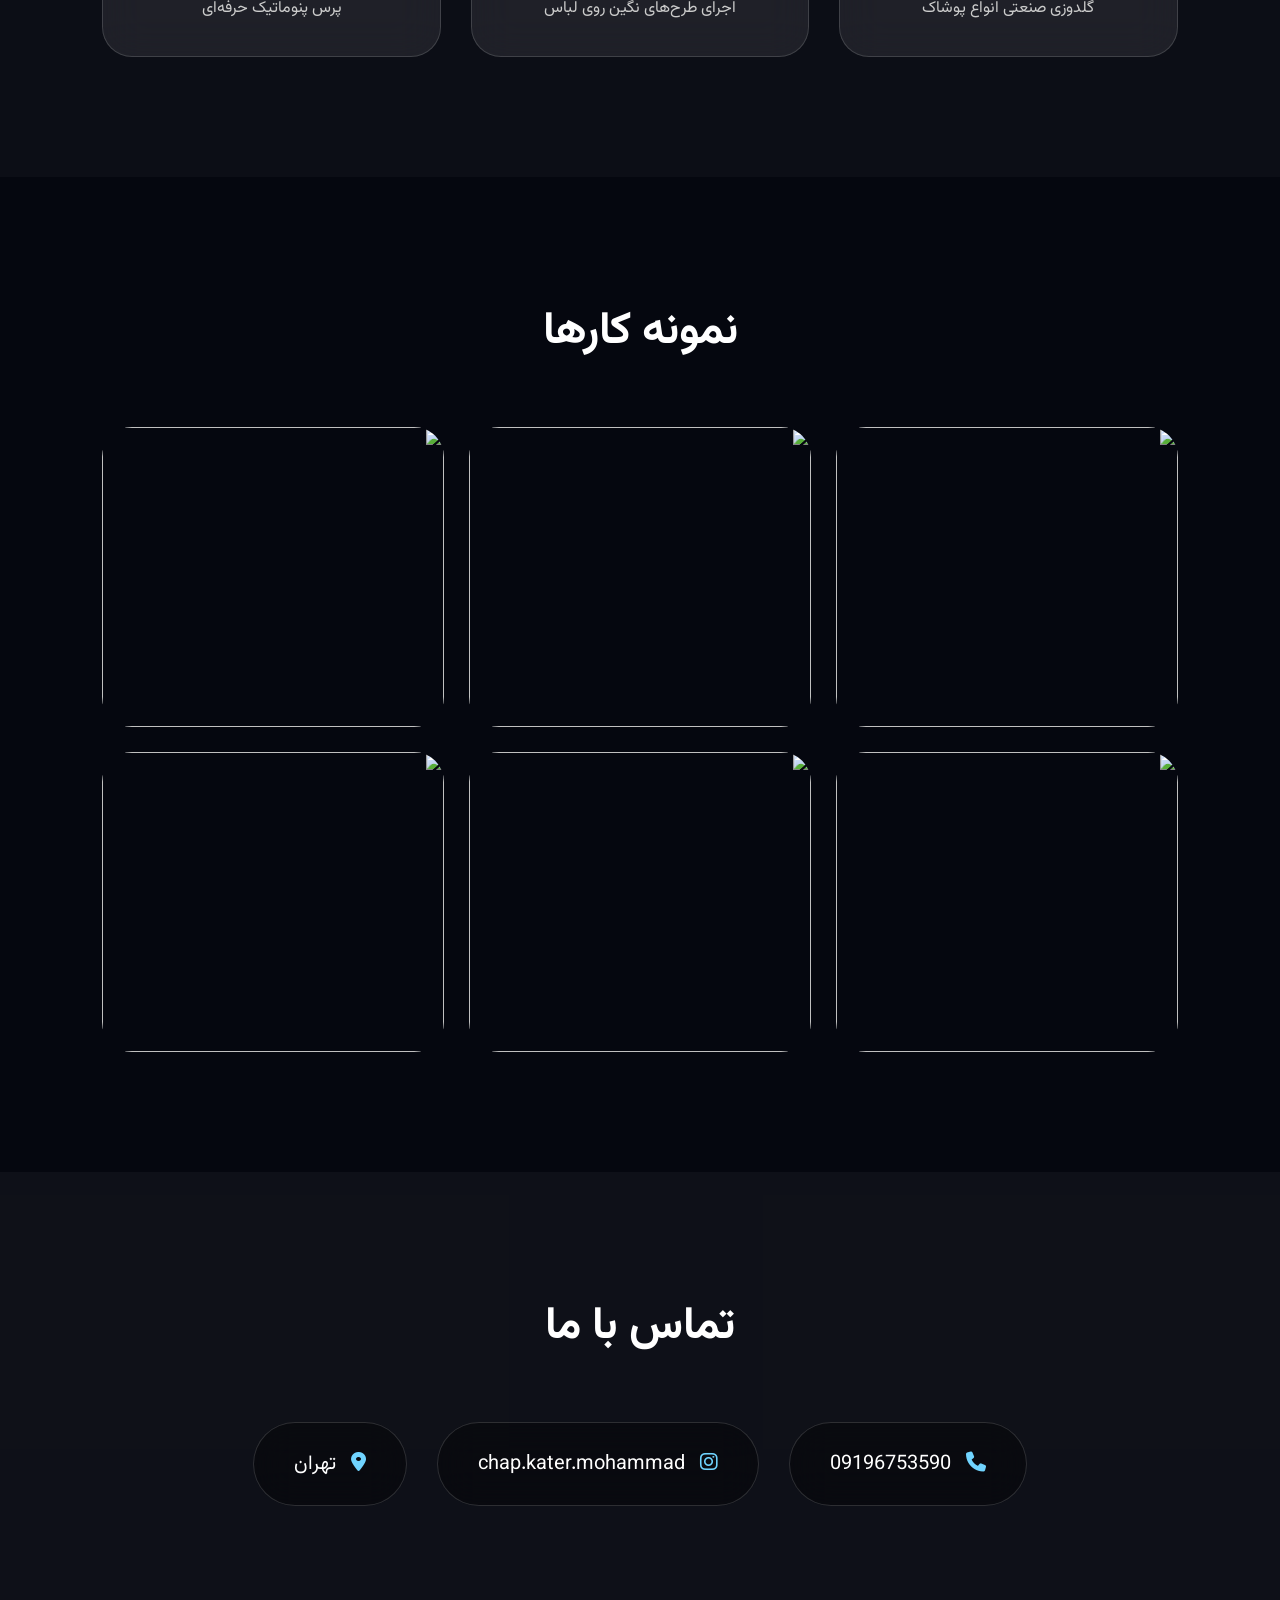
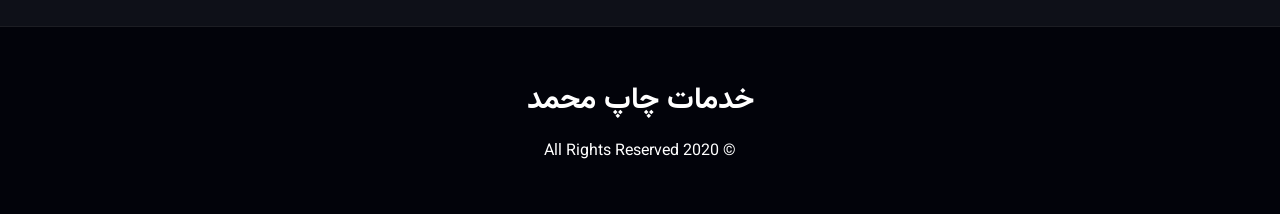
==== commit e0174f62: "Update index.html" ====
--- a/index.html
+++ b/index.html
@@ -63,6 +63,10 @@
 
 </ul>
 
+<div class="menu-toggle">
+☰
+</div>
+    
 <a href="login.html" class="admin-btn">
 
 🔐 پنل مدیریت
--- a/css/style.css
+++ b/css/style.css
@@ -91,6 +91,8 @@
 
 header{
 
+padding-top:120px;
+        
 position:fixed;
 
 top:0;
@@ -169,11 +171,58 @@
 
 }
 
+@media (max-width:768px){
+
+header{
+    padding:15px 20px;
+}
+
+.logo span{
+    font-size:20px;
+}
+
+nav ul{
+    display:none;
+}
+
+.hero{
+    padding-top:100px;
+}
+
+.title{
+    bottom:30px;
+}
+
+.moon{
+    width:280px;
+    height:280px;
+}
+
+}
+
 /* ---------- صفحه اول ---------- */
 
 .hero{
-
-height:100vh;
+    min-height:100dvh;      /* یا 100svh */
+    display:flex;
+    justify-content:center;
+    align-items:center;
+    position:relative;
+    overflow:hidden;
+    padding-top:120px;
+}
+
+/* ---------- ماه ---------- */
+
+.moon{
+
+position:absolute;
+
+width:420px;
+
+height:420px;
+
+border-radius:50%;
 
 display:flex;
 
@@ -181,30 +230,6 @@
 
 align-items:center;
 
-position:relative;
-
-overflow:hidden;
-
-}
-
-/* ---------- ماه ---------- */
-
-.moon{
-
-position:absolute;
-
-width:420px;
-
-height:420px;
-
-border-radius:50%;
-
-display:flex;
-
-justify-content:center;
-
-align-items:center;
-
 animation:moonFloat 5s ease-in-out infinite;
 
 }
@@ -230,18 +255,17 @@
 /* ---------- عنوان ---------- */
 
 .title{
-
-position:absolute;
-
-bottom:90px;
-
-text-align:center;
-
+    position:absolute;
+    bottom:40px;
+    left:50%;
+    transform:translateX(-50%);
+    width:90%;
+    text-align:center;
 }
 
 .title h1{
 
-font-size:65px;
+font-size:clamp(36px,8vw,65px);
 
 margin-bottom:15px;
 
@@ -249,7 +273,7 @@
 
 .title p{
 
-font-size:20px;
+font-size:clamp(14px,3vw,20px);
 
 color:#d8d8d8;
 
@@ -2976,4 +3000,117 @@
 
 text-decoration:none;
 
-}+}
+@media (max-width:768px){
+
+.orbit1{
+    transform:translate(-50%,-50%) rotate(0deg) translateY(-180px);
+}
+
+.orbit2{
+    transform:translate(-50%,-50%) rotate(72deg) translateY(-180px);
+}
+
+.orbit3{
+    transform:translate(-50%,-50%) rotate(144deg) translateY(-180px);
+}
+
+.orbit4{
+    transform:translate(-50%,-50%) rotate(216deg) translateY(-180px);
+}
+
+.orbit5{
+    transform:translate(-50%,-50%) rotate(288deg) translateY(-180px);
+}
+
+}
+
+@media (max-width:768px){
+
+.glass-btn{
+    width:110px;
+    height:44px;
+    font-size:14px;
+}
+
+}
+@media (max-width:768px){
+
+.moon{
+    width:250px;
+    height:250px;
+}
+
+}
+@media (max-width:768px){
+
+header{
+    padding:15px 18px;
+}
+
+.logo{
+    font-size:22px;
+}
+
+.logo img{
+    width:42px;
+}
+
+nav ul{
+    display:none;
+}
+
+}
+@media (max-width:768px){
+
+nav{
+    flex-direction:column;
+    gap:15px;
+}
+
+.admin-btn{
+    width:100%;
+    text-align:center;
+}
+
+}
+
+.menu-toggle{
+display:none;
+font-size:32px;
+color:#fff;
+cursor:pointer;
+user-select:none;
+}
+
+@media (max-width:900px){
+
+.menu-toggle{
+display:block;
+}
+
+nav{
+display:flex;
+align-items:center;
+justify-content:space-between;
+flex-wrap:wrap;
+}
+
+nav ul{
+display:none;
+width:100%;
+flex-direction:column;
+align-items:center;
+gap:18px;
+margin-top:20px;
+}
+
+nav ul.active{
+display:flex;
+}
+
+.admin-btn{
+margin-top:15px;
+}
+
+}
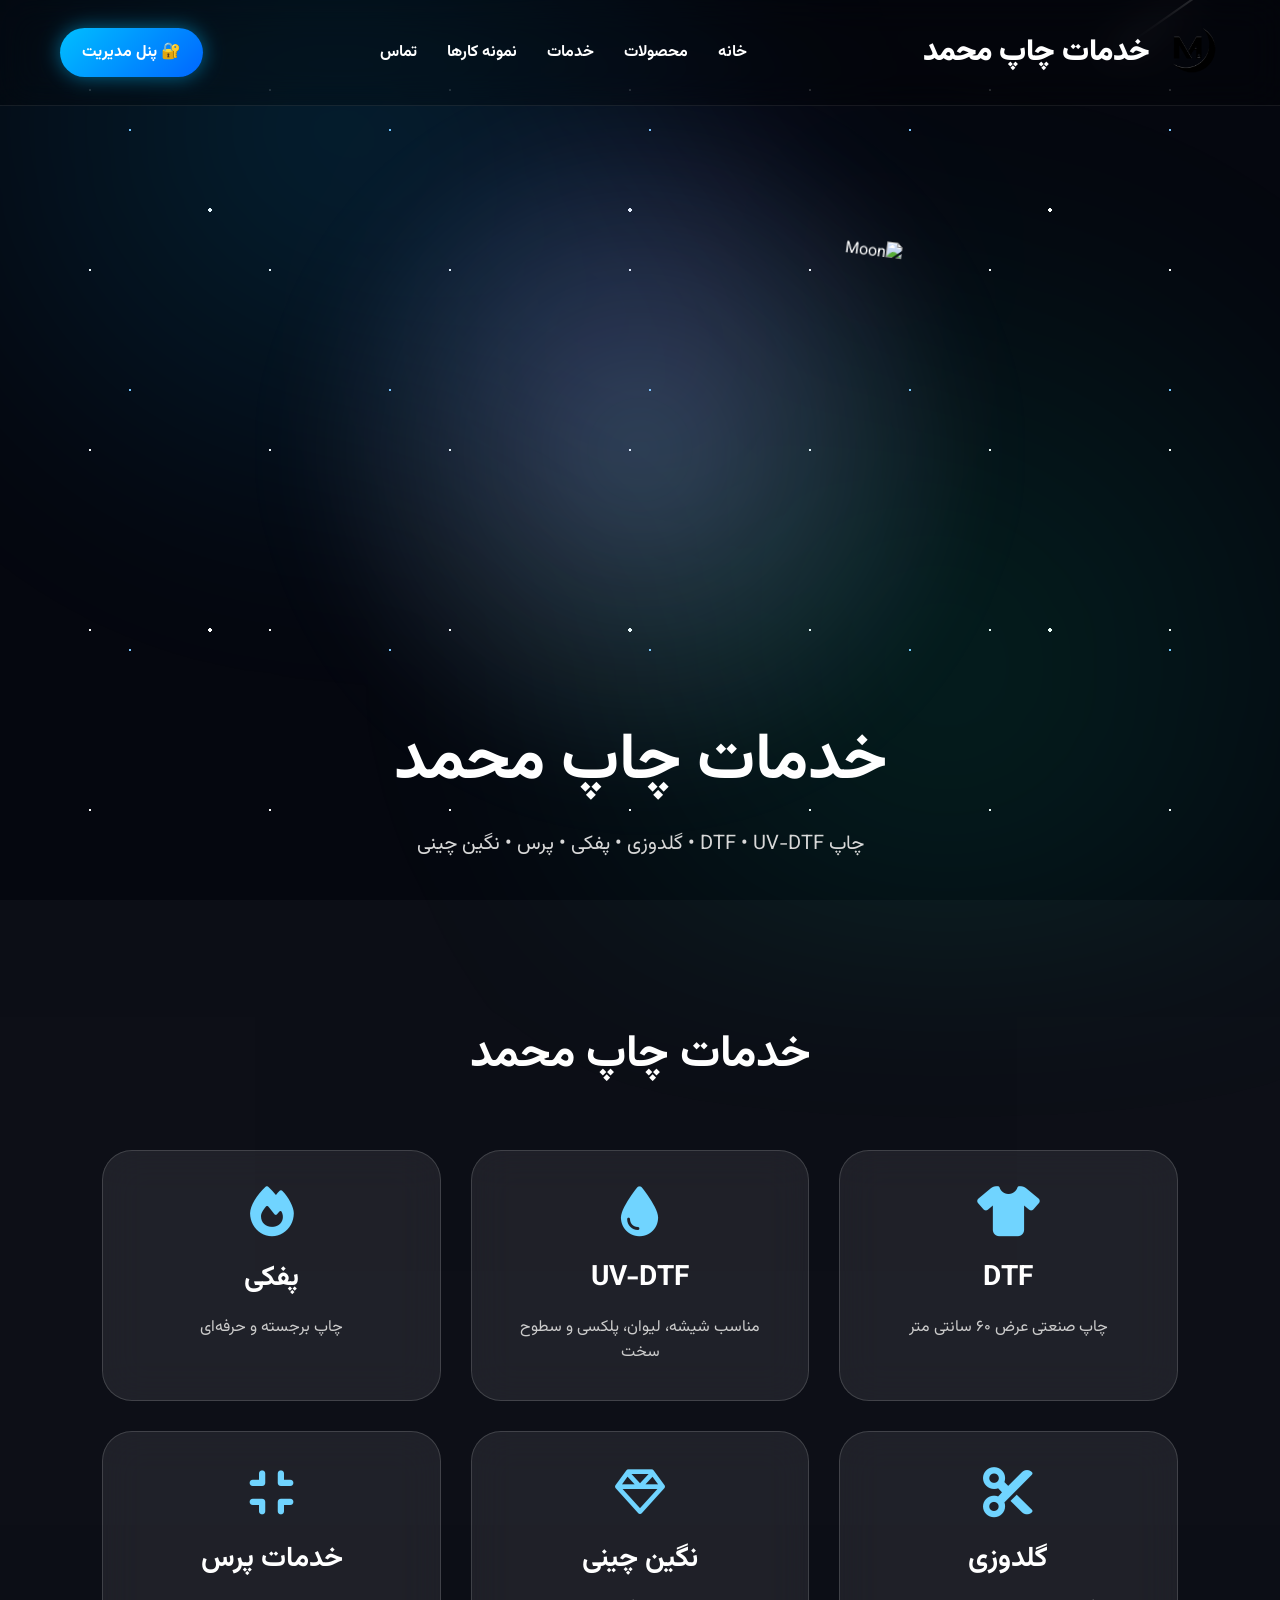
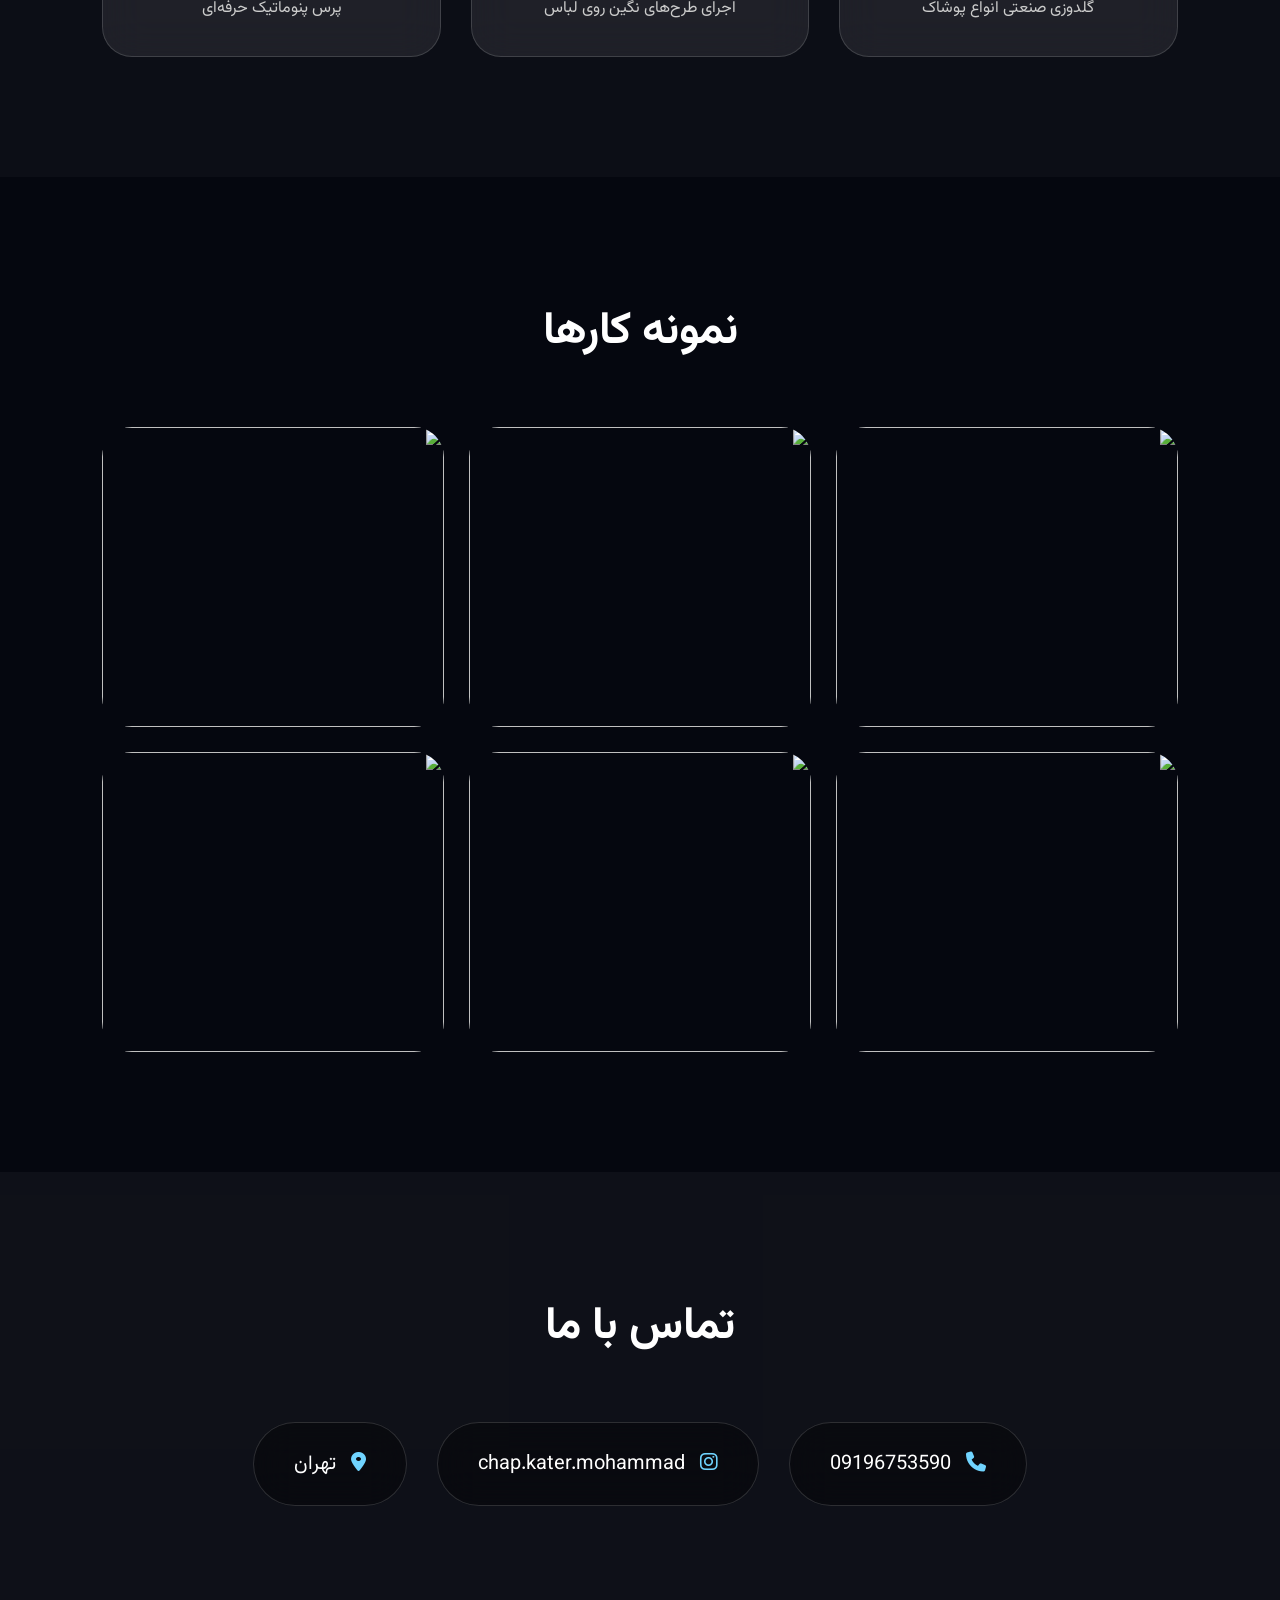
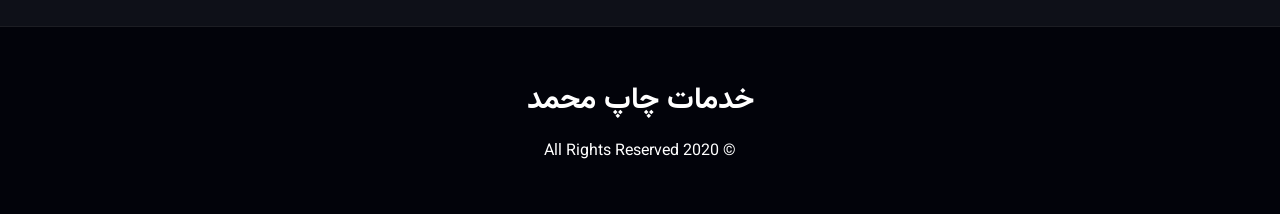
==== commit 4e1e18de: "mobil" ====
--- a/index.html
+++ b/index.html
@@ -76,6 +76,26 @@
 </nav>
 
 </header>
+
+<div class="mobileMenu">
+
+<div class="mobileClose">✕</div>
+
+<a href="#">خانه</a>
+
+<a href="products.html">محصولات</a>
+
+<a href="cart.html">🛒 سبد خرید</a>
+
+<a href="#services">خدمات</a>
+
+<a href="#gallery">نمونه کارها</a>
+
+<a href="#contact">تماس</a>
+
+<a href="login.html">🔐 پنل مدیریت</a>
+
+</div>
 
 <section class="hero">
 
--- a/css/style.css
+++ b/css/style.css
@@ -649,50 +649,44 @@
 /* ---------- موبایل ---------- */
 
 
-@media(max-width:900px){
+@media (max-width:900px){
+
+.menu-toggle{
+display:block;
+font-size:32px;
+color:#fff;
+cursor:pointer;
+}
+
+nav{
+display:flex;
+justify-content:space-between;
+align-items:center;
+flex-wrap:wrap;
+}
 
 nav ul{
-
 display:none;
-
-}
-
-
-.moon{
-
-width:280px;
-
-height:280px;
-
-}
-
-
-.title h1{
-
-font-size:40px;
-
-}
-
-
-.glass-btn{
-
-width:120px;
-
-height:45px;
-
-font-size:14px;
-
-}
-
-
-.orbit1,
-.orbit2,
-.orbit3,
-.orbit4,
-.orbit5{
-
-display:none;
-
+width:100%;
+flex-direction:column;
+align-items:center;
+gap:15px;
+margin-top:20px;
+padding:20px 0;
+}
+
+nav ul li{
+width:100%;
+text-align:center;
+}
+
+nav ul li a{
+display:block;
+padding:12px;
+}
+
+.admin-btn{
+margin-top:15px;
 }
 
 }
@@ -3089,28 +3083,104 @@
 display:block;
 }
 
-nav{
-display:flex;
-align-items:center;
-justify-content:space-between;
-flex-wrap:wrap;
-}
-
 nav ul{
-display:none;
-width:100%;
-flex-direction:column;
-align-items:center;
-gap:18px;
-margin-top:20px;
-}
-
-nav ul.active{
-display:flex;
-}
+display:none !important;
+}
+
+
+
 
 .admin-btn{
 margin-top:15px;
 }
 
 }
+html,
+body{
+    overflow-x:hidden;
+    width:100%;
+}
+
+*{
+    max-width:100%;
+    box-sizing:border-box;
+}
+.hero{
+    overflow:hidden;
+}
+
+.orbit{
+    display:none;
+}
+
+#shirtCursor{
+    display:none;
+}
+html,
+body{
+overflow-x:hidden;
+}
+
+@media(max-width:900px){
+
+#stars,
+#moonGlow,
+.shooting,
+#shirtCursor{
+display:none;
+}
+
+.hero{
+overflow:hidden;
+min-height:70vh;
+}
+
+.orbit{
+display:none;
+}
+
+}
+
+.mobileMenu{
+position:fixed;
+top:0;
+right:-100%;
+width:280px;
+height:100vh;
+background:#111827;
+display:flex;
+flex-direction:column;
+padding:80px 25px;
+gap:20px;
+transition:.35s;
+z-index:99999;
+box-shadow:-5px 0 20px rgba(0,0,0,.4);
+}
+
+.mobileMenu.active{
+right:0;
+}
+
+.mobileMenu a{
+color:#fff;
+text-decoration:none;
+font-size:18px;
+padding:12px;
+border-radius:10px;
+background:rgba(255,255,255,.06);
+}
+
+.mobileClose{
+position:absolute;
+top:20px;
+left:20px;
+font-size:28px;
+color:#fff;
+cursor:pointer;
+}
+
+@media(min-width:901px){
+.mobileMenu{
+display:none;
+}
+}
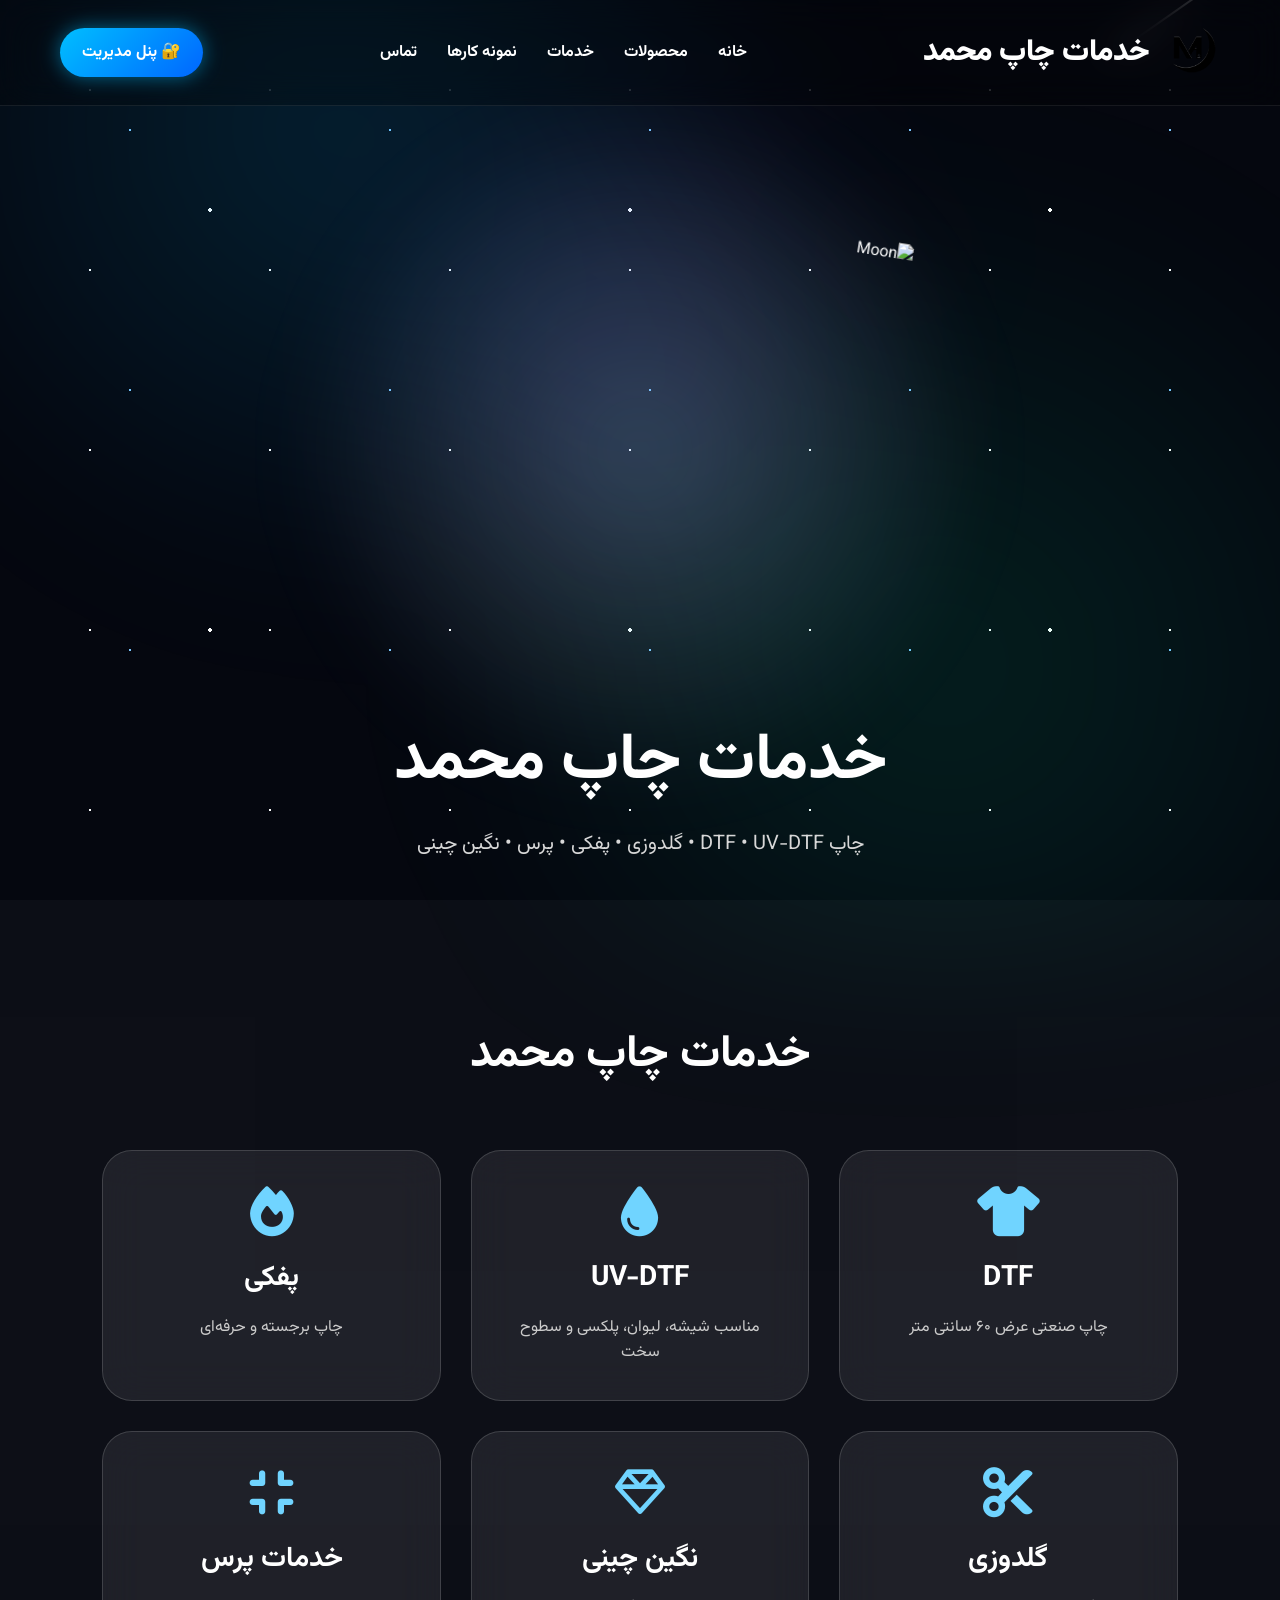
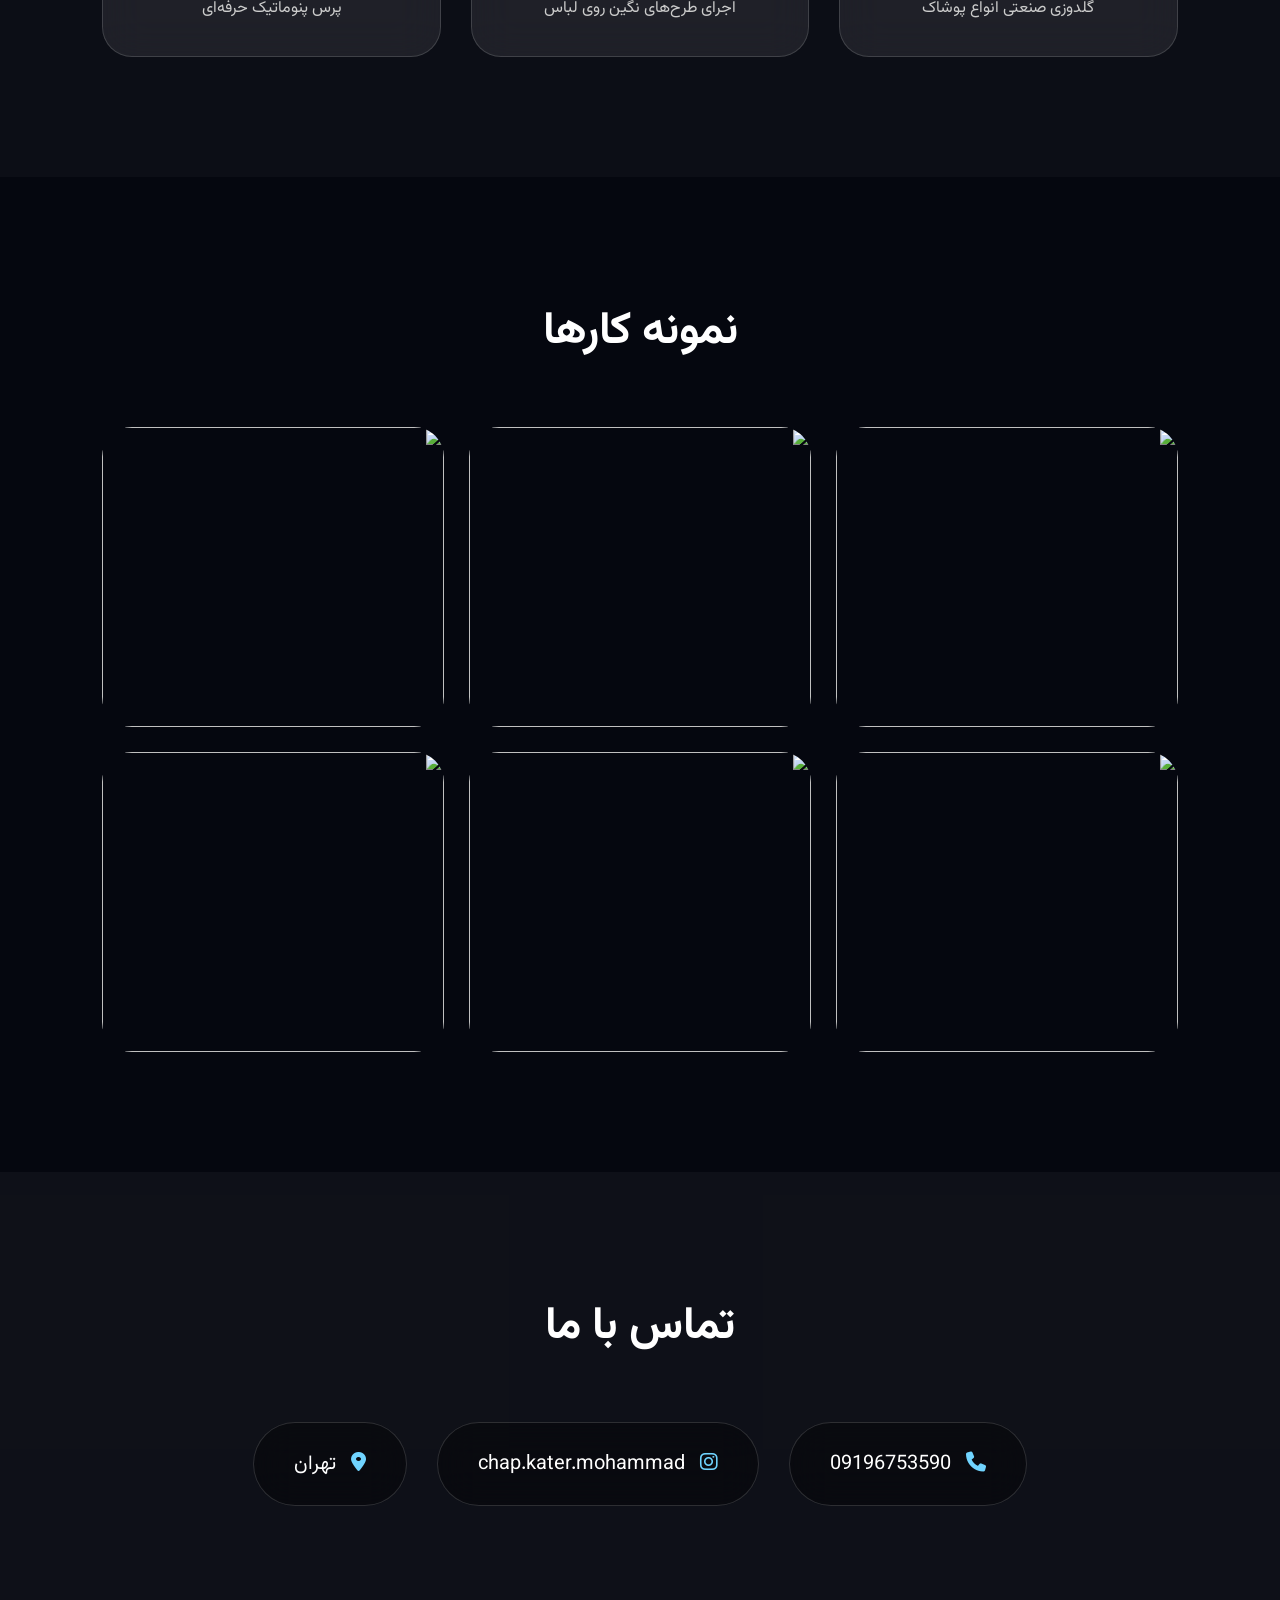
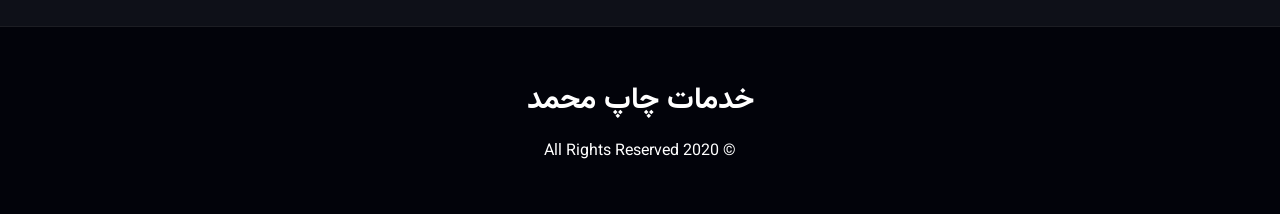
==== commit 94cd5ecf: "m" ====
--- a/index.html
+++ b/index.html
@@ -286,7 +286,6 @@
 </div>
 
 <script src="js/main.js"></script>
-<script src="js/cursor.js"></script>
 
 </body>
 </html>
